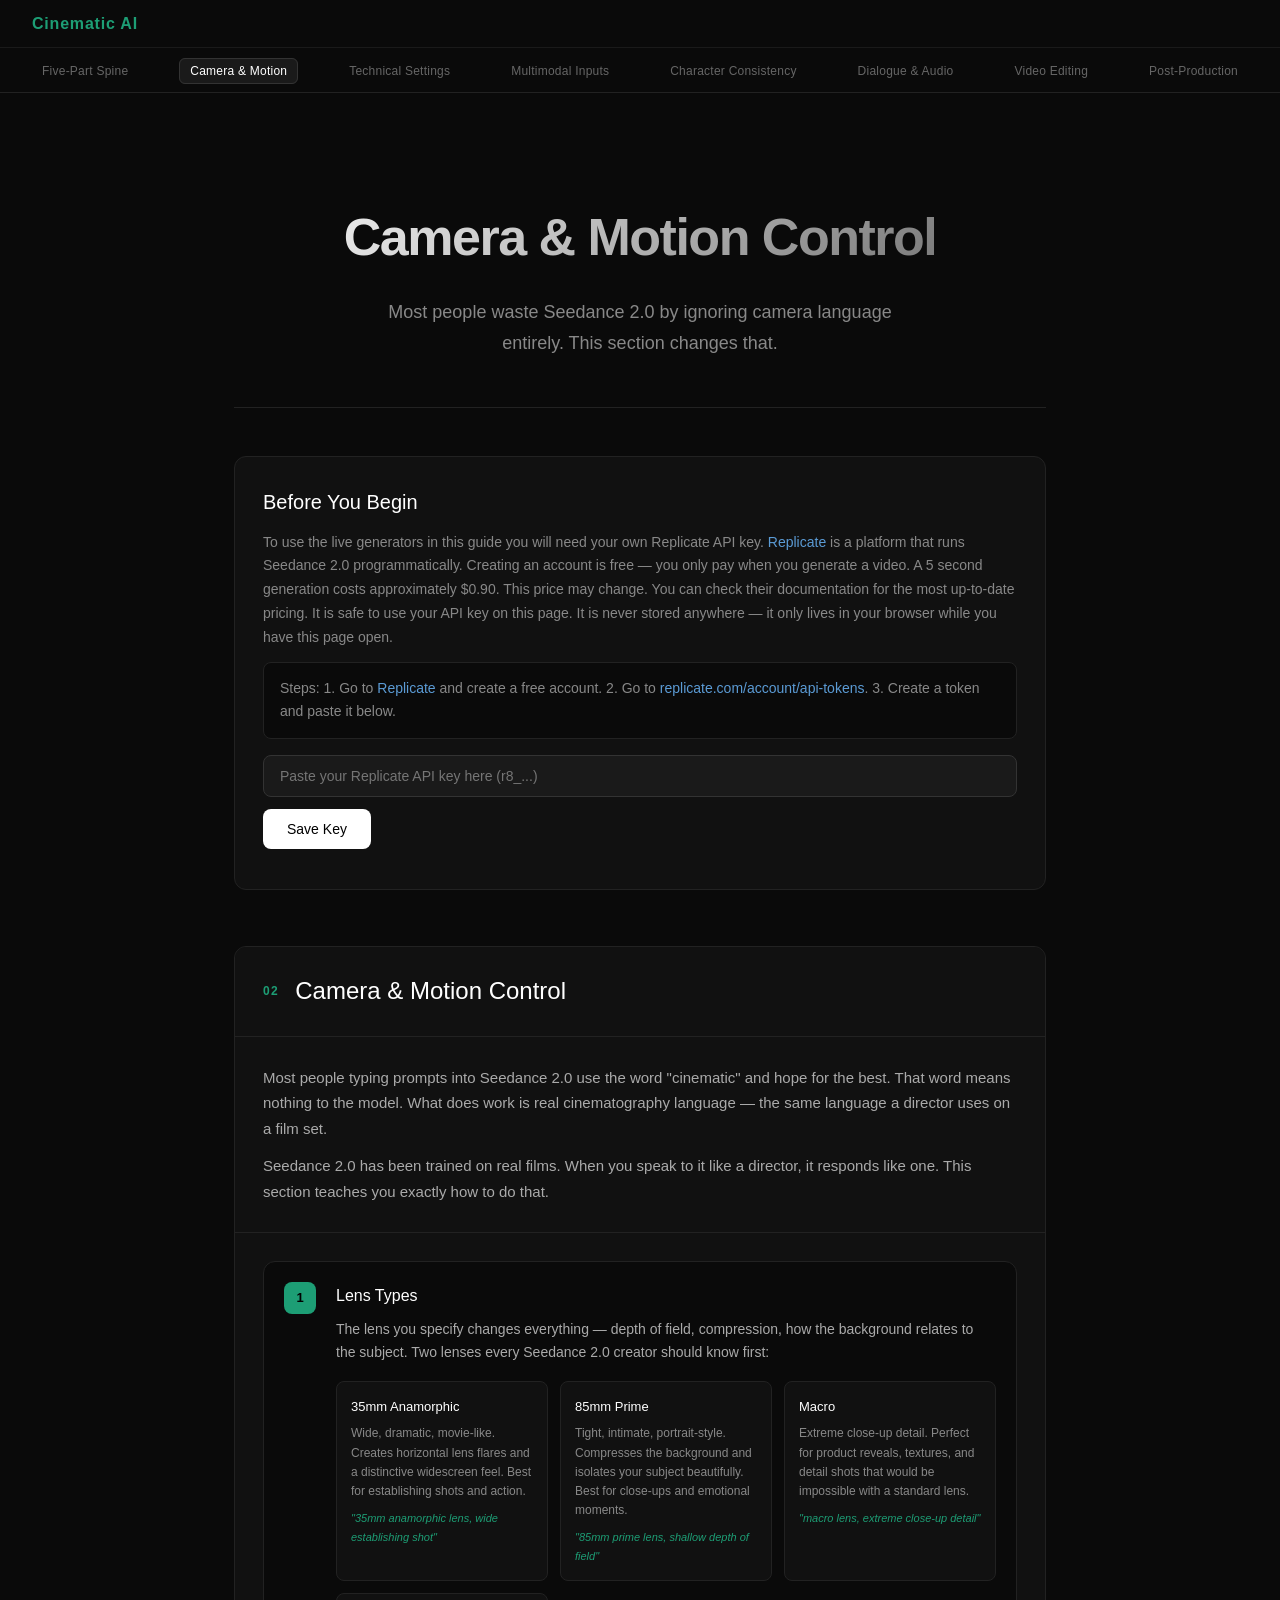
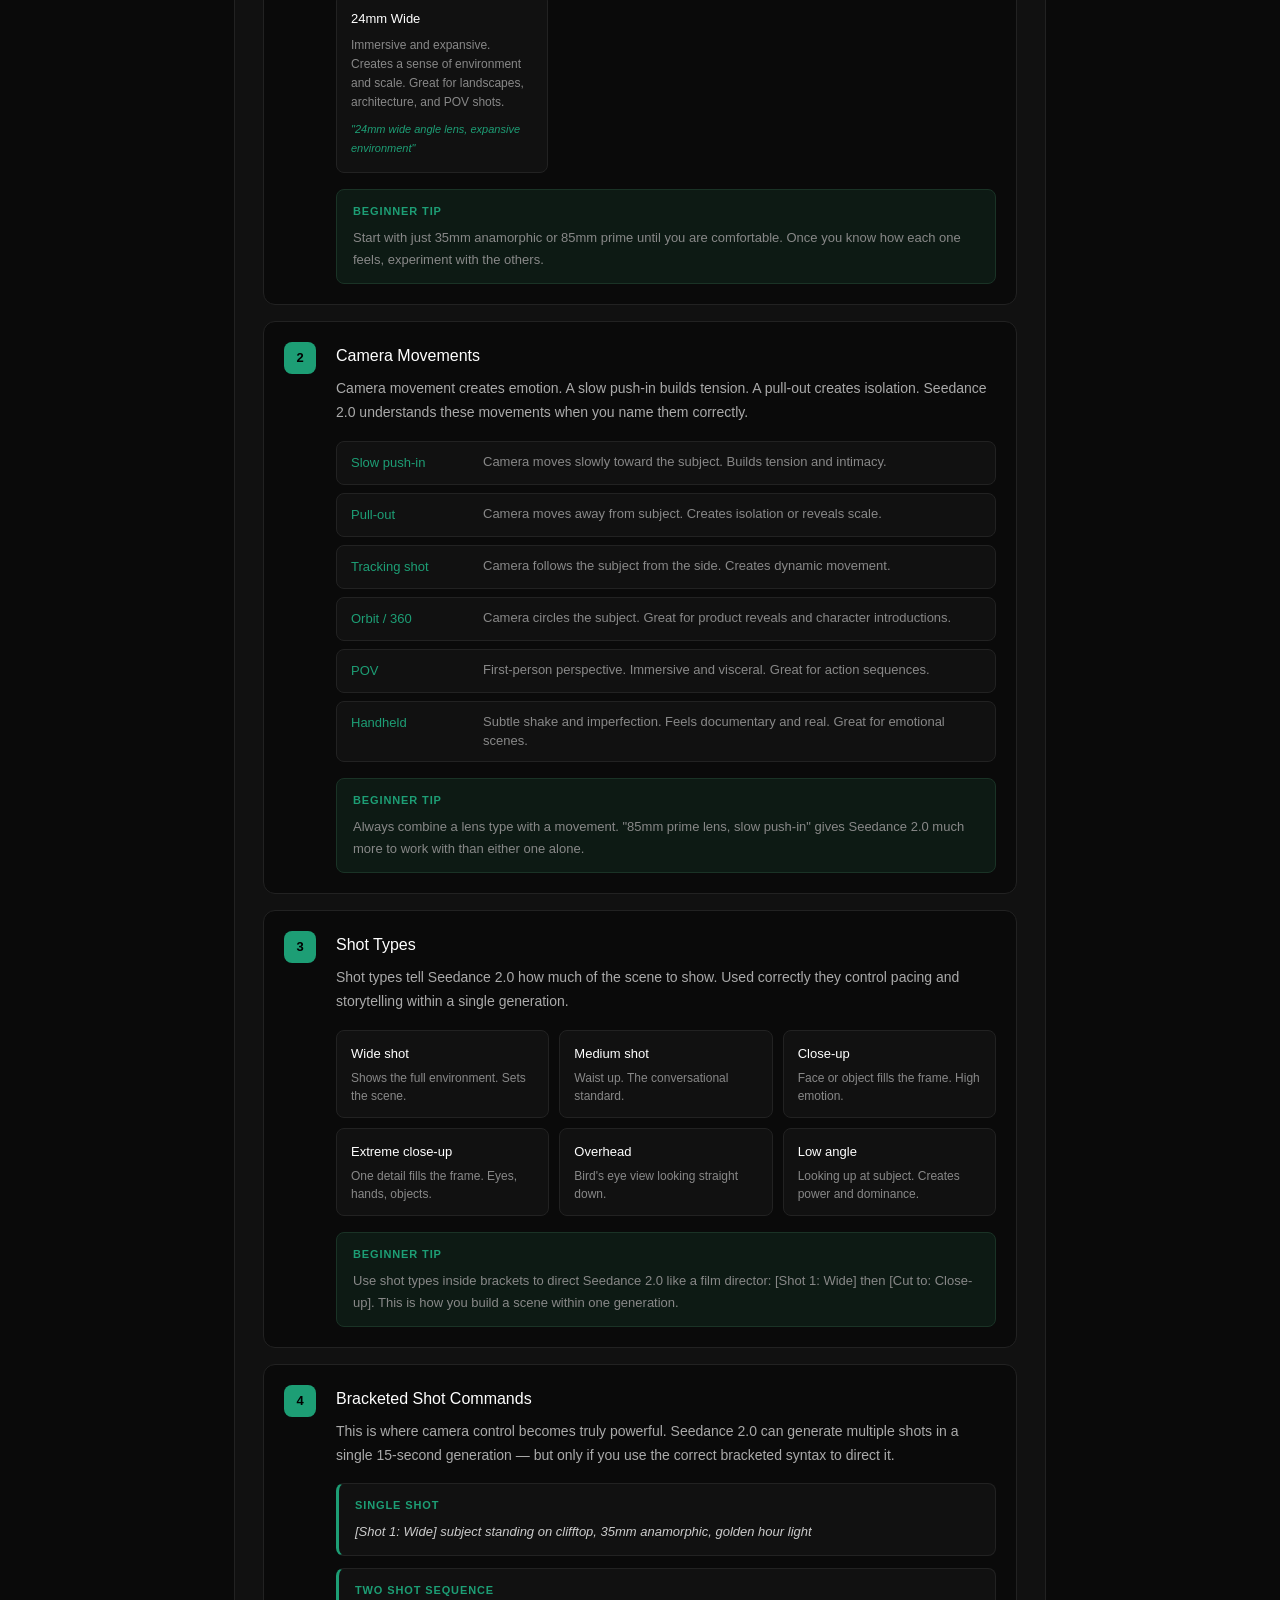
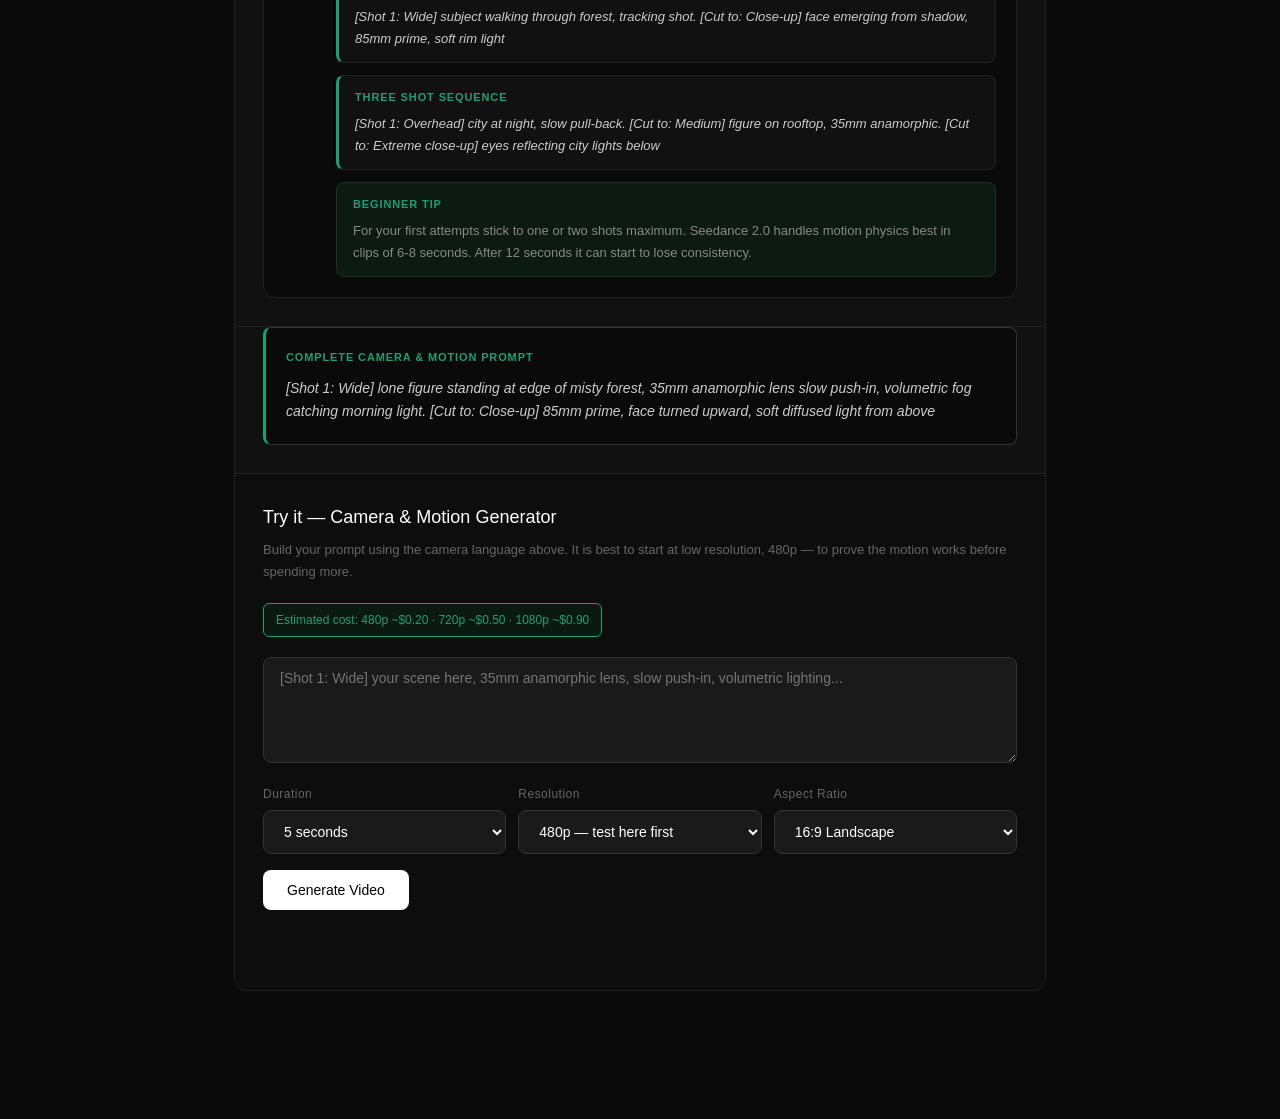
==== section2.html @ 0b70df92 "Add section 2 styles" ====
<!DOCTYPE html>
<html lang="en">
<head>
    <meta charset="UTF-8">
    <meta name="viewport" content="width=device-width, initial-scale=1.0">
    <title>Camera & Motion Control — Cinematic AI Guide</title>
    <link rel="stylesheet" href="styles.css">
    <link rel="stylesheet" href="styles2.css">
    <link rel="icon" type="image/png" href="favicon.png">
</head>
<body>

    <nav id="navbar">
        <div id="nav-row1">
            <div id="nav-brand">Cinematic AI</div>
        </div>
        <div id="nav-row2">
            <ul id="nav-menu">
                <li><a href="index.html">Five-Part Spine</a></li>
                <li><a href="section2.html" class="active">Camera & Motion</a></li>
                <li><a href="section3.html">Technical Settings</a></li>
                <li><a href="section4.html">Multimodal Inputs</a></li>
                <li><a href="section5.html">Character Consistency</a></li>
                <li><a href="section6.html">Dialogue & Audio</a></li>
                <li><a href="section7.html">Video Editing</a></li>
                <li><a href="section8.html">Post-Production</a></li>
            </ul>
        </div>
    </nav>

    <div id="app">

        <header>
            <h1>Camera & Motion Control</h1>
            <p>Most people waste Seedance 2.0 by ignoring camera language entirely. This section changes that.</p>
        </header>

        <div id="api-key-section">
            <h2>Before You Begin</h2>
            <p>To use the live generators in this guide you will need your own Replicate API key. <a href="https://replicate.com/" target="_blank">Replicate</a> is a platform that runs Seedance 2.0 programmatically. Creating an account is free — you only pay when you generate a video. A 5 second generation costs approximately $0.90. This price may change. You can check their documentation for the most up-to-date pricing. It is safe to use your API key on this page. It is never stored anywhere — it only lives in your browser while you have this page open.</p>
            <p id="api-key-steps">Steps: 1. Go to <a href="https://replicate.com/" target="_blank">Replicate</a> and create a free account. 2. Go to <a href="https://replicate.com/account/api-tokens" target="_blank">replicate.com/account/api-tokens</a>. 3. Create a token and paste it below.</p>
            <input
                type="password"
                id="api-key-input"
                placeholder="Paste your Replicate API key here (r8_...)"
            />
            <button onclick="saveApiKey()">Save Key</button>
            <p id="api-key-status"></p>
        </div>

        <section id="section2">

            <div class="section-header">
                <span class="section-number">02</span>
                <h2>Camera & Motion Control</h2>
            </div>

            <div class="section-intro">
                <p>Most people typing prompts into Seedance 2.0 use the word "cinematic" and hope for the best. That word means nothing to the model. What does work is real cinematography language — the same language a director uses on a film set.</p>
                <p>Seedance 2.0 has been trained on real films. When you speak to it like a director, it responds like one. This section teaches you exactly how to do that.</p>
            </div>

            <div class="camera-concepts">

                <div class="camera-concept">
                    <div class="concept-number">1</div>
                    <div class="concept-text">
                        <h3>Lens Types</h3>
                        <p>The lens you specify changes everything — depth of field, compression, how the background relates to the subject. Two lenses every Seedance 2.0 creator should know first:</p>
                        <div class="lens-grid">
                            <div class="lens-card">
                                <div class="lens-name">35mm Anamorphic</div>
                                <div class="lens-desc">Wide, dramatic, movie-like. Creates horizontal lens flares and a distinctive widescreen feel. Best for establishing shots and action.</div>
                                <div class="lens-example">"35mm anamorphic lens, wide establishing shot"</div>
                            </div>
                            <div class="lens-card">
                                <div class="lens-name">85mm Prime</div>
                                <div class="lens-desc">Tight, intimate, portrait-style. Compresses the background and isolates your subject beautifully. Best for close-ups and emotional moments.</div>
                                <div class="lens-example">"85mm prime lens, shallow depth of field"</div>
                            </div>
                            <div class="lens-card">
                                <div class="lens-name">Macro</div>
                                <div class="lens-desc">Extreme close-up detail. Perfect for product reveals, textures, and detail shots that would be impossible with a standard lens.</div>
                                <div class="lens-example">"macro lens, extreme close-up detail"</div>
                            </div>
                            <div class="lens-card">
                                <div class="lens-name">24mm Wide</div>
                                <div class="lens-desc">Immersive and expansive. Creates a sense of environment and scale. Great for landscapes, architecture, and POV shots.</div>
                                <div class="lens-example">"24mm wide angle lens, expansive environment"</div>
                            </div>
                        </div>
                        <div class="beginner-tip">
                            <span class="tip-label">Beginner tip</span>
                            <p>Start with just 35mm anamorphic or 85mm prime until you are comfortable. Once you know how each one feels, experiment with the others.</p>
                        </div>
                    </div>
                </div>

                <div class="camera-concept">
                    <div class="concept-number">2</div>
                    <div class="concept-text">
                        <h3>Camera Movements</h3>
                        <p>Camera movement creates emotion. A slow push-in builds tension. A pull-out creates isolation. Seedance 2.0 understands these movements when you name them correctly.</p>
                        <div class="movement-list">
                            <div class="movement-item">
                                <span class="movement-name">Slow push-in</span>
                                <span class="movement-desc">Camera moves slowly toward the subject. Builds tension and intimacy.</span>
                            </div>
                            <div class="movement-item">
                                <span class="movement-name">Pull-out</span>
                                <span class="movement-desc">Camera moves away from subject. Creates isolation or reveals scale.</span>
                            </div>
                            <div class="movement-item">
                                <span class="movement-name">Tracking shot</span>
                                <span class="movement-desc">Camera follows the subject from the side. Creates dynamic movement.</span>
                            </div>
                            <div class="movement-item">
                                <span class="movement-name">Orbit / 360</span>
                                <span class="movement-desc">Camera circles the subject. Great for product reveals and character introductions.</span>
                            </div>
                            <div class="movement-item">
                                <span class="movement-name">POV</span>
                                <span class="movement-desc">First-person perspective. Immersive and visceral. Great for action sequences.</span>
                            </div>
                            <div class="movement-item">
                                <span class="movement-name">Handheld</span>
                                <span class="movement-desc">Subtle shake and imperfection. Feels documentary and real. Great for emotional scenes.</span>
                            </div>
                        </div>
                        <div class="beginner-tip">
                            <span class="tip-label">Beginner tip</span>
                            <p>Always combine a lens type with a movement. "85mm prime lens, slow push-in" gives Seedance 2.0 much more to work with than either one alone.</p>
                        </div>
                    </div>
                </div>

                <div class="camera-concept">
                    <div class="concept-number">3</div>
                    <div class="concept-text">
                        <h3>Shot Types</h3>
                        <p>Shot types tell Seedance 2.0 how much of the scene to show. Used correctly they control pacing and storytelling within a single generation.</p>
                        <div class="shot-grid">
                            <div class="shot-item">
                                <span class="shot-name">Wide shot</span>
                                <span class="shot-desc">Shows the full environment. Sets the scene.</span>
                            </div>
                            <div class="shot-item">
                                <span class="shot-name">Medium shot</span>
                                <span class="shot-desc">Waist up. The conversational standard.</span>
                            </div>
                            <div class="shot-item">
                                <span class="shot-name">Close-up</span>
                                <span class="shot-desc">Face or object fills the frame. High emotion.</span>
                            </div>
                            <div class="shot-item">
                                <span class="shot-name">Extreme close-up</span>
                                <span class="shot-desc">One detail fills the frame. Eyes, hands, objects.</span>
                            </div>
                            <div class="shot-item">
                                <span class="shot-name">Overhead</span>
                                <span class="shot-desc">Bird's eye view looking straight down.</span>
                            </div>
                            <div class="shot-item">
                                <span class="shot-name">Low angle</span>
                                <span class="shot-desc">Looking up at subject. Creates power and dominance.</span>
                            </div>
                        </div>
                        <div class="beginner-tip">
                            <span class="tip-label">Beginner tip</span>
                            <p>Use shot types inside brackets to direct Seedance 2.0 like a film director: [Shot 1: Wide] then [Cut to: Close-up]. This is how you build a scene within one generation.</p>
                        </div>
                    </div>
                </div>

                <div class="camera-concept">
                    <div class="concept-number">4</div>
                    <div class="concept-text">
                        <h3>Bracketed Shot Commands</h3>
                        <p>This is where camera control becomes truly powerful. Seedance 2.0 can generate multiple shots in a single 15-second generation — but only if you use the correct bracketed syntax to direct it.</p>
                        <div class="example">
                            <span class="example-label">Single shot</span>
                            <p>[Shot 1: Wide] subject standing on clifftop, 35mm anamorphic, golden hour light</p>
                        </div>
                        <div class="example">
                            <span class="example-label">Two shot sequence</span>
                            <p>[Shot 1: Wide] subject walking through forest, tracking shot. [Cut to: Close-up] face emerging from shadow, 85mm prime, soft rim light</p>
                        </div>
                        <div class="example">
                            <span class="example-label">Three shot sequence</span>
                            <p>[Shot 1: Overhead] city at night, slow pull-back. [Cut to: Medium] figure on rooftop, 35mm anamorphic. [Cut to: Extreme close-up] eyes reflecting city lights below</p>
                        </div>
                        <div class="beginner-tip">
                            <span class="tip-label">Beginner tip</span>
                            <p>For your first attempts stick to one or two shots maximum. Seedance 2.0 handles motion physics best in clips of 6-8 seconds. After 12 seconds it can start to lose consistency.</p>
                        </div>
                    </div>
                </div>

            </div>

            <div class="full-example">
                <div class="full-example-label">Complete Camera & Motion prompt</div>
                <p>[Shot 1: Wide] lone figure standing at edge of misty forest, 35mm anamorphic lens slow push-in, volumetric fog catching morning light. [Cut to: Close-up] 85mm prime, face turned upward, soft diffused light from above</p>
            </div>

            <div class="generator" id="generator2">

                <div class="generator-header">
                    <h3>Try it — Camera & Motion Generator</h3>
                    <p>Build your prompt using the camera language above. It is best to start at low resolution, 480p — to prove the motion works before spending more.</p>
                </div>

                <div class="generator-cost">
                    Estimated cost: 480p ~$0.20 · 720p ~$0.50 · 1080p ~$0.90
                </div>

                <textarea
                    id="prompt-2"
                    rows="5"
                    placeholder="[Shot 1: Wide] your scene here, 35mm anamorphic lens, slow push-in, volumetric lighting..."
                ></textarea>

                <div class="generator-controls">
                    <div class="control-group">
                        <label>Duration</label>
                        <select id="duration-2">
                            <option value="5">5 seconds</option>
                            <option value="8">8 seconds</option>
                            <option value="10">10 seconds</option>
                        </select>
                    </div>
                    <div class="control-group">
                        <label>Resolution</label>
                        <select id="resolution-2">
                            <option value="480p">480p — test here first</option>
                            <option value="720p">720p</option>
                            <option value="1080p">1080p</option>
                        </select>
                    </div>
                    <div class="control-group">
                        <label>Aspect Ratio</label>
                        <select id="aspect-2">
                            <option value="16:9">16:9 Landscape</option>
                            <option value="9:16">9:16 Vertical</option>
                            <option value="1:1">1:1 Square</option>
                        </select>
                    </div>
                </div>

                <button id="generate-btn-2" onclick="generateSection2()">Generate Video</button>
                <p class="generator-status" id="status-2"></p>
                <div class="video-output" id="output-2"></div>

            </div>

        </section>

    </div>

    <script src="scripts.js"></script>
    <script src="scripts2.js"></script>

</body>
</html>
---- styles.css ----
* {
    margin: 0;
    padding: 0;
    box-sizing: border-box;
}

body {
    font-family: -apple-system, BlinkMacSystemFont, 'Segoe UI', sans-serif;
    background: #0a0a0a;
    color: #ffffff;
    line-height: 1.7;
}

a {
    color: #5B9BD5;
    text-decoration: none;
}

a:hover {
    color: #7DB3E0;
    text-decoration: underline;
}

#navbar {
    position: sticky;
    top: 0;
    z-index: 100;
    background: #0a0a0a;
    border-bottom: 1px solid #222;
}

#nav-row1 {
    display: flex;
    align-items: center;
    padding: 0 32px;
    height: 48px;
    border-bottom: 1px solid #1a1a1a;
}

#nav-brand {
    font-size: 16px;
    font-weight: 600;
    letter-spacing: 0.05em;
    color: #1D9E75;
}

#nav-row2 {
    display: flex;
    align-items: center;
    padding: 0 32px;
    height: 44px;
    overflow-x: auto;
    -webkit-overflow-scrolling: touch;
    scrollbar-width: none;
}

#nav-row2::-webkit-scrollbar {
    display: none;
}

#nav-menu {
    list-style: none;
    display: flex;
    align-items: center;
    gap: 4px;
    width: 100%;
    justify-content: space-between;
}

#nav-menu li a {
    font-size: 12px;
    color: #666;
    text-decoration: none;
    padding: 5px 10px;
    border-radius: 6px;
    white-space: nowrap;
    transition: color 0.15s;
    letter-spacing: 0.02em;
}

#nav-menu li a:hover {
    color: #fff;
    background: #111;
}

#nav-menu li a.active {
    color: #fff;
    background: #1a1a1a;
    border: 1px solid #333;
}

#app {
    max-width: 860px;
    margin: 0 auto;
    padding: 40px 24px 80px;
}

header {
    text-align: center;
    padding: 60px 0 48px;
    border-bottom: 1px solid #222;
    margin-bottom: 48px;
}

header h1 {
    font-size: 52px;
    font-weight: 700;
    letter-spacing: -1.5px;
    margin-bottom: 16px;
    background: linear-gradient(135deg, #ffffff 0%, #666 100%);
    -webkit-background-clip: text;
    -webkit-text-fill-color: transparent;
}

header p {
    font-size: 18px;
    color: #888;
    max-width: 560px;
    margin: 0 auto;
}

#api-key-section {
    background: #111;
    border: 1px solid #222;
    border-radius: 12px;
    padding: 28px;
    margin-bottom: 56px;
}

#api-key-section h2 {
    font-size: 20px;
    font-weight: 500;
    margin-bottom: 12px;
}

#api-key-section p {
    color: #888;
    font-size: 14px;
    margin-bottom: 12px;
    line-height: 1.7;
}

#api-key-steps {
    background: #0a0a0a;
    border: 1px solid #222;
    border-radius: 8px;
    padding: 14px 16px;
    font-size: 13px;
    color: #666;
    margin-bottom: 16px !important;
}

input[type="password"],
input[type="text"],
input[type="file"],
textarea,
select {
    width: 100%;
    padding: 12px 16px;
    background: #1a1a1a;
    border: 1px solid #333;
    border-radius: 8px;
    color: #fff;
    font-size: 14px;
    margin-bottom: 12px;
    outline: none;
    font-family: inherit;
}

input[type="file"] {
    padding: 10px 16px;
    color: #888;
    cursor: pointer;
}

input:focus,
textarea:focus,
select:focus {
    border-color: #555;
}

select option {
    background: #1a1a1a;
}

button {
    padding: 12px 24px;
    background: #ffffff;
    color: #000000;
    border: none;
    border-radius: 8px;
    font-size: 14px;
    font-weight: 500;
    cursor: pointer;
    font-family: inherit;
    transition: background 0.15s;
}

button:hover {
    background: #ddd;
}

button:disabled {
    background: #333;
    color: #666;
    cursor: not-allowed;
}

#api-key-status {
    margin-top: 12px;
    font-size: 13px;
    margin-bottom: 0 !important;
}

.section-header {
    display: flex;
    align-items: center;
    gap: 16px;
    padding: 24px 28px;
    border-bottom: 1px solid #222;
    background: #111;
}

.section-number {
    font-size: 12px;
    font-weight: 600;
    color: #1D9E75;
    letter-spacing: 0.12em;
}

.section-header h2 {
    font-size: 24px;
    font-weight: 500;
}

.generator {
    background: #0d0d0d;
    border-top: 1px solid #222;
    padding: 28px;
}

.generator-header h3 {
    font-size: 18px;
    font-weight: 500;
    margin-bottom: 6px;
}

.generator-header p {
    font-size: 13px;
    color: #666;
    margin-bottom: 20px;
}

.generator-cost {
    display: inline-block;
    font-size: 12px;
    color: #1D9E75;
    background: #0a1a12;
    border: 1px solid #1D9E75;
    border-radius: 6px;
    padding: 6px 12px;
    margin-bottom: 20px;
}

.generator-controls {
    display: grid;
    grid-template-columns: repeat(auto-fit, minmax(180px, 1fr));
    gap: 12px;
    margin-bottom: 16px;
}

.control-group {
    display: flex;
    flex-direction: column;
    gap: 6px;
}

.control-group label {
    font-size: 12px;
    color: #666;
    font-weight: 500;
    letter-spacing: 0.04em;
}

.control-group select {
    margin-bottom: 0;
}

.generator-status {
    font-size: 13px;
    color: #888;
    margin-top: 12px;
    min-height: 20px;
}

.video-output {
    margin-top: 20px;
}

.video-output video {
    width: 100%;
    border-radius: 8px;
    border: 1px solid #333;
}

.video-download {
    display: inline-block;
    margin-top: 10px;
    font-size: 13px;
    color: #1D9E75;
}
---- styles2.css ----
#section2 {
    background: #111;
    border: 1px solid #222;
    border-radius: 12px;
    overflow: hidden;
    margin-bottom: 48px;
}

.section-intro {
    padding: 28px;
    border-bottom: 1px solid #222;
}

.section-intro p {
    color: #aaa;
    font-size: 15px;
    margin-bottom: 12px;
}

.section-intro p:last-child {
    margin-bottom: 0;
}

.camera-concepts {
    padding: 28px;
    display: flex;
    flex-direction: column;
    gap: 16px;
    border-bottom: 1px solid #222;
}

.camera-concept {
    background: #0a0a0a;
    border: 1px solid #222;
    border-radius: 12px;
    padding: 20px;
    display: flex;
    gap: 20px;
    align-items: flex-start;
}

.concept-number {
    background: #1D9E75;
    color: #000;
    font-size: 13px;
    font-weight: 700;
    width: 32px;
    height: 32px;
    border-radius: 8px;
    display: flex;
    align-items: center;
    justify-content: center;
    flex-shrink: 0;
}

.concept-text h3 {
    font-size: 16px;
    font-weight: 500;
    margin-bottom: 8px;
}

.concept-text p {
    font-size: 14px;
    color: #aaa;
    margin-bottom: 16px;
    line-height: 1.7;
}

.lens-grid {
    display: grid;
    grid-template-columns: repeat(auto-fit, minmax(200px, 1fr));
    gap: 12px;
    margin-bottom: 16px;
}

.lens-card {
    background: #111;
    border: 1px solid #222;
    border-radius: 8px;
    padding: 14px;
}

.lens-name {
    font-size: 13px;
    font-weight: 500;
    color: #fff;
    margin-bottom: 6px;
}

.lens-desc {
    font-size: 12px;
    color: #888;
    line-height: 1.6;
    margin-bottom: 8px;
}

.lens-example {
    font-size: 11px;
    color: #1D9E75;
    font-style: italic;
}

.movement-list {
    display: flex;
    flex-direction: column;
    gap: 8px;
    margin-bottom: 16px;
}

.movement-item {
    display: flex;
    gap: 12px;
    align-items: flex-start;
    padding: 10px 14px;
    background: #111;
    border: 1px solid #222;
    border-radius: 8px;
}

.movement-name {
    font-size: 13px;
    font-weight: 500;
    color: #1D9E75;
    min-width: 120px;
    flex-shrink: 0;
}

.movement-desc {
    font-size: 13px;
    color: #888;
    line-height: 1.5;
}

.shot-grid {
    display: grid;
    grid-template-columns: repeat(auto-fit, minmax(180px, 1fr));
    gap: 10px;
    margin-bottom: 16px;
}

.shot-item {
    background: #111;
    border: 1px solid #222;
    border-radius: 8px;
    padding: 12px 14px;
    display: flex;
    flex-direction: column;
    gap: 4px;
}

.shot-name {
    font-size: 13px;
    font-weight: 500;
    color: #fff;
}

.shot-desc {
    font-size: 12px;
    color: #888;
    line-height: 1.5;
}

.example {
    background: #111;
    border: 1px solid #222;
    border-left: 3px solid #1D9E75;
    border-radius: 8px;
    padding: 12px 16px;
    margin-bottom: 12px;
}

.example-label {
    font-size: 11px;
    font-weight: 600;
    color: #1D9E75;
    letter-spacing: 0.08em;
    text-transform: uppercase;
    display: block;
    margin-bottom: 6px;
}

.example p {
    font-size: 13px;
    color: #ccc;
    font-style: italic;
    margin: 0 !important;
}

.beginner-tip {
    background: #0d1a14;
    border: 1px solid #1a3326;
    border-radius: 8px;
    padding: 12px 16px;
}

.tip-label {
    font-size: 11px;
    font-weight: 600;
    color: #1D9E75;
    letter-spacing: 0.08em;
    text-transform: uppercase;
    display: block;
    margin-bottom: 6px;
}

.beginner-tip p {
    font-size: 13px;
    color: #888;
    margin: 0 !important;
}

.full-example {
    margin: 0 28px 28px;
    background: #0a0a0a;
    border: 1px solid #333;
    border-left: 3px solid #1D9E75;
    border-radius: 8px;
    padding: 20px;
}

.full-example-label {
    font-size: 11px;
    font-weight: 600;
    color: #1D9E75;
    letter-spacing: 0.08em;
    text-transform: uppercase;
    margin-bottom: 10px;
}

.full-example p {
    font-size: 14px;
    color: #ccc;
    font-style: italic;
    line-height: 1.7;
}

.video-warning {
    font-size: 12px;
    color: #888;
    margin-top: 8px;
    border: 1px solid #333;
    border-radius: 6px;
    padding: 8px 12px;
    background: #111;
}
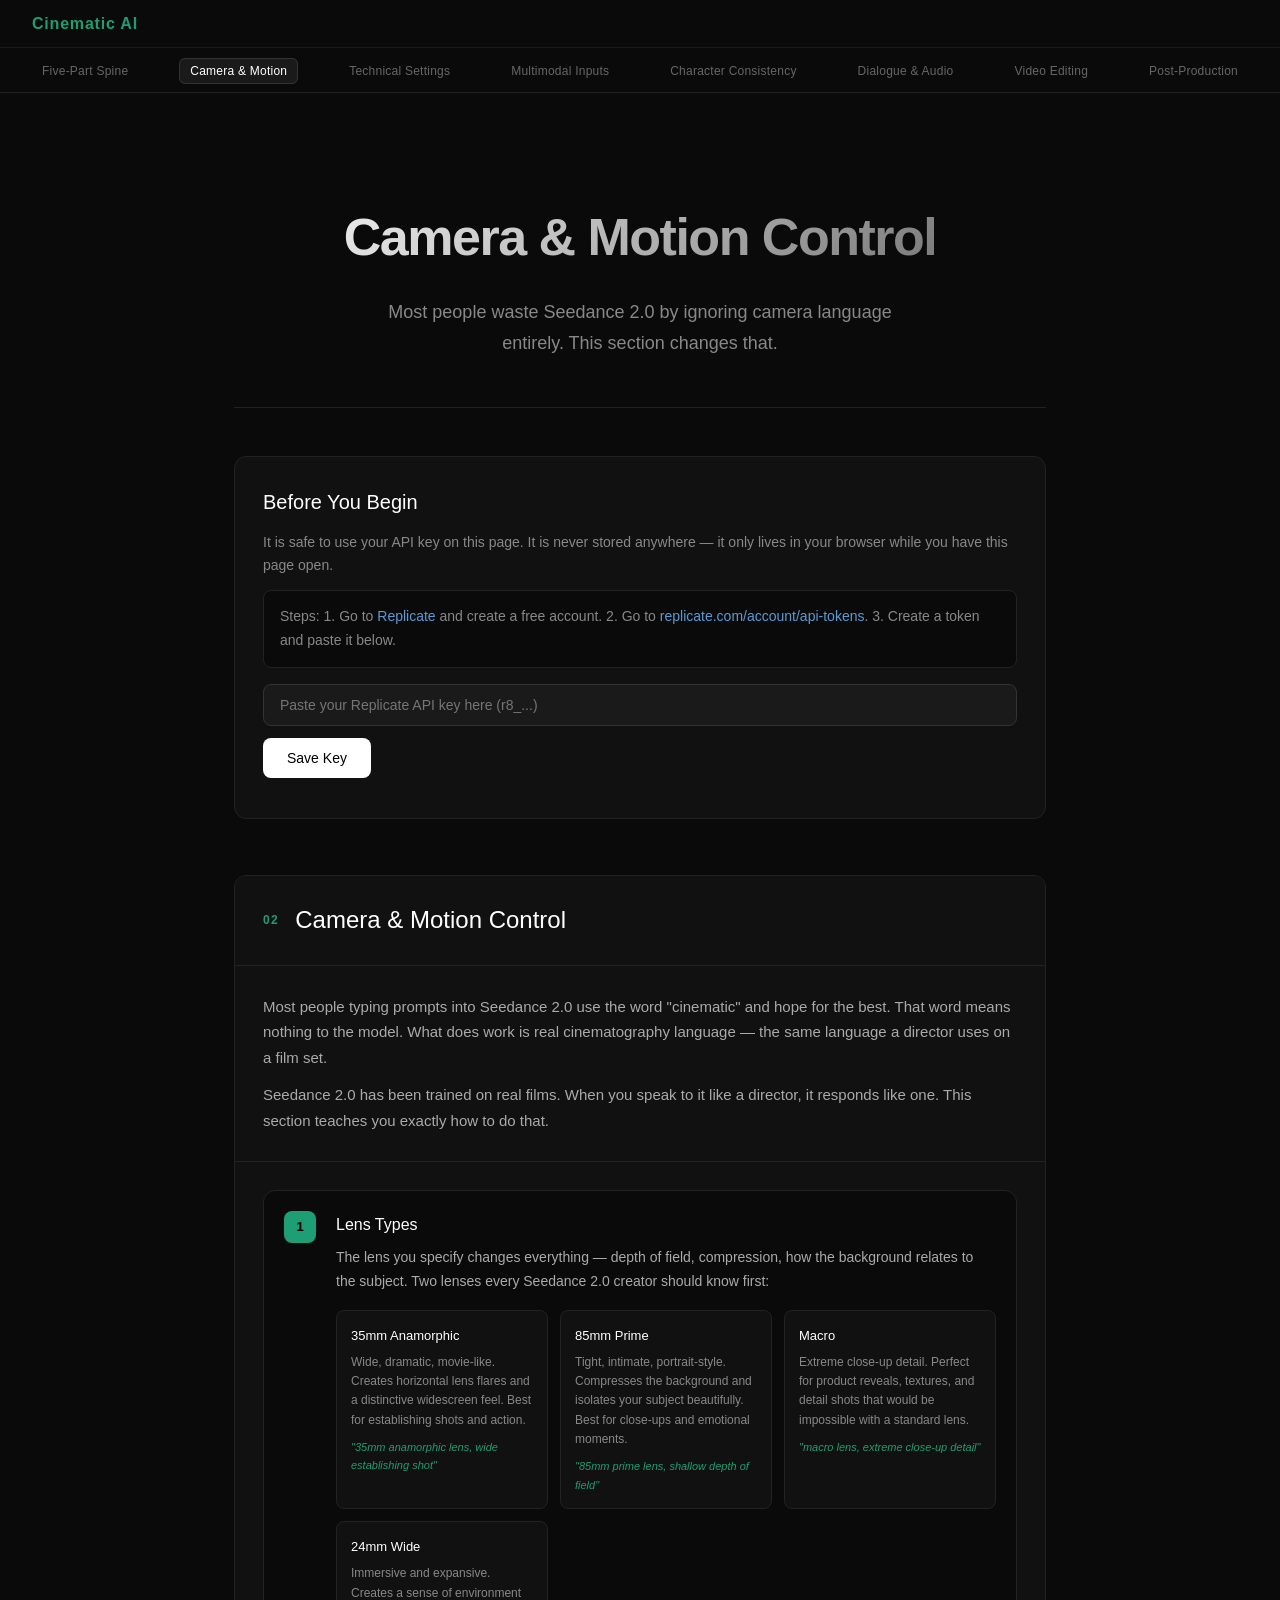
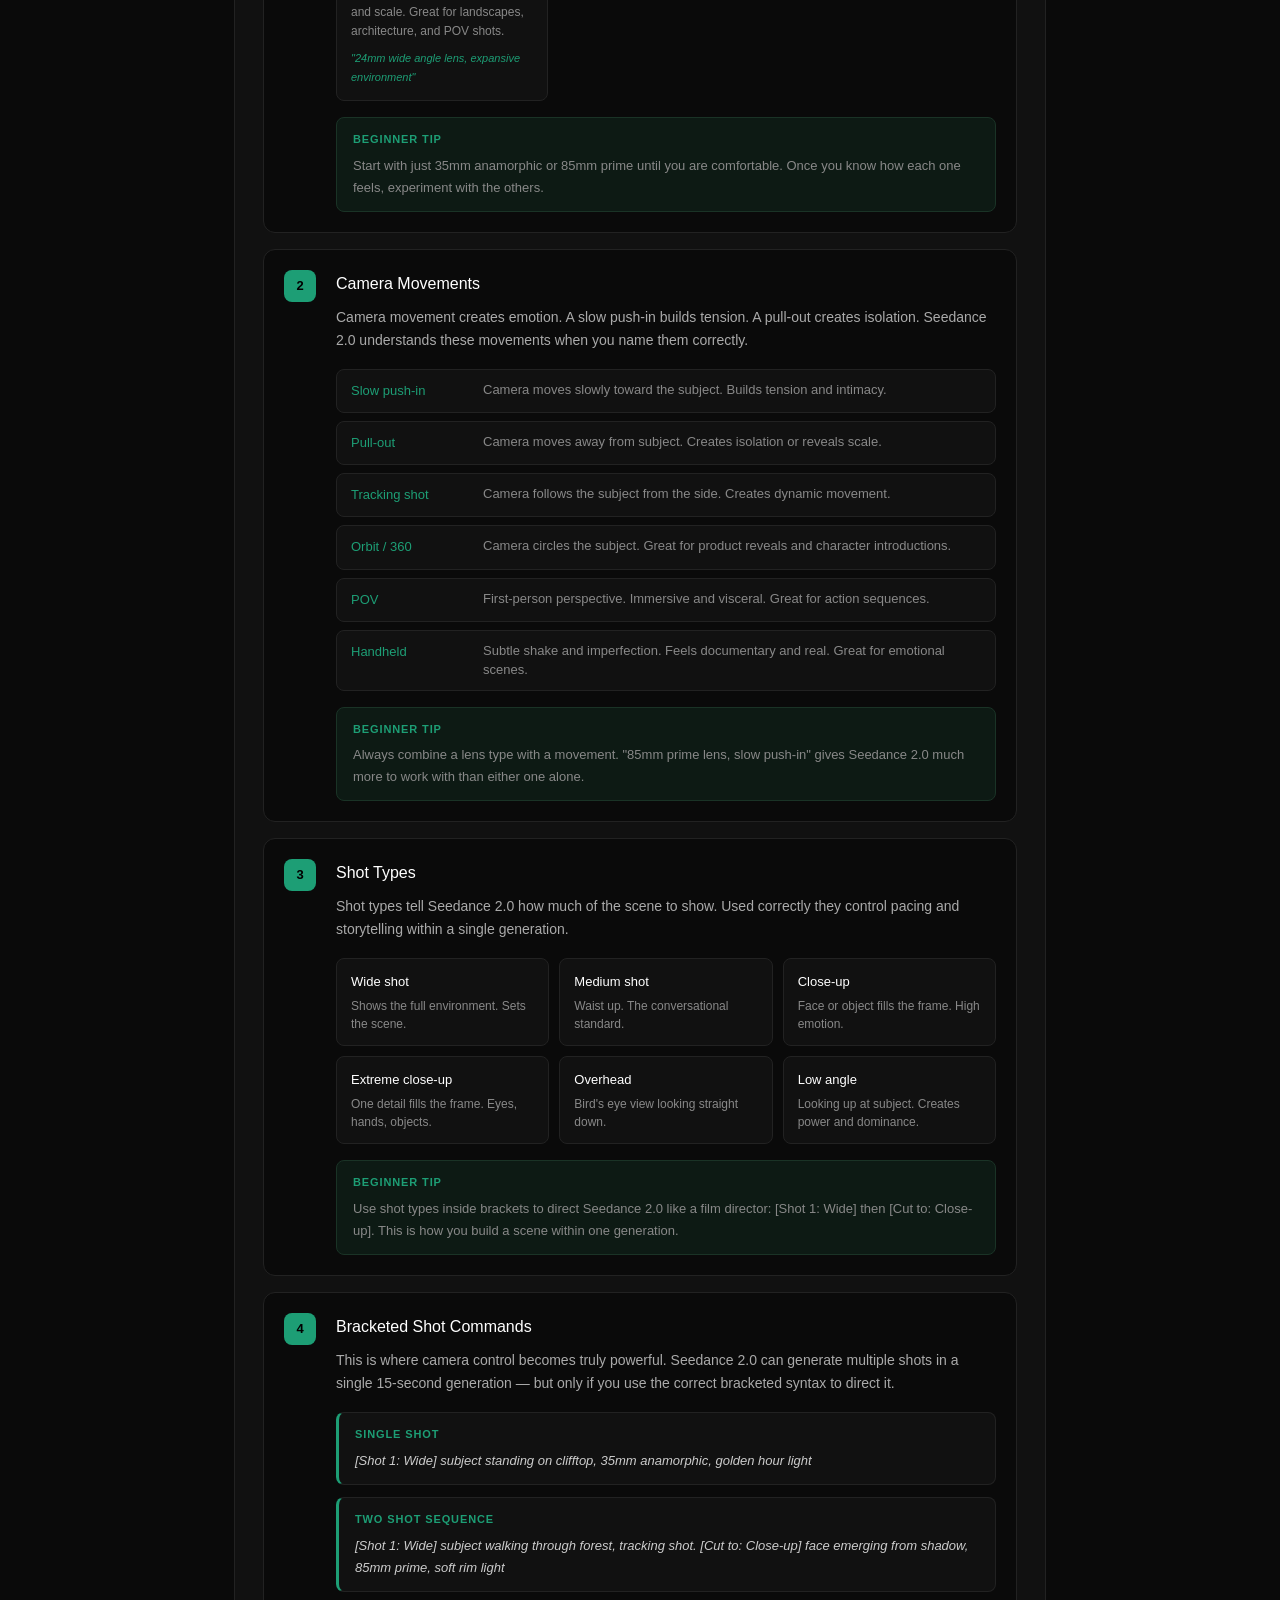
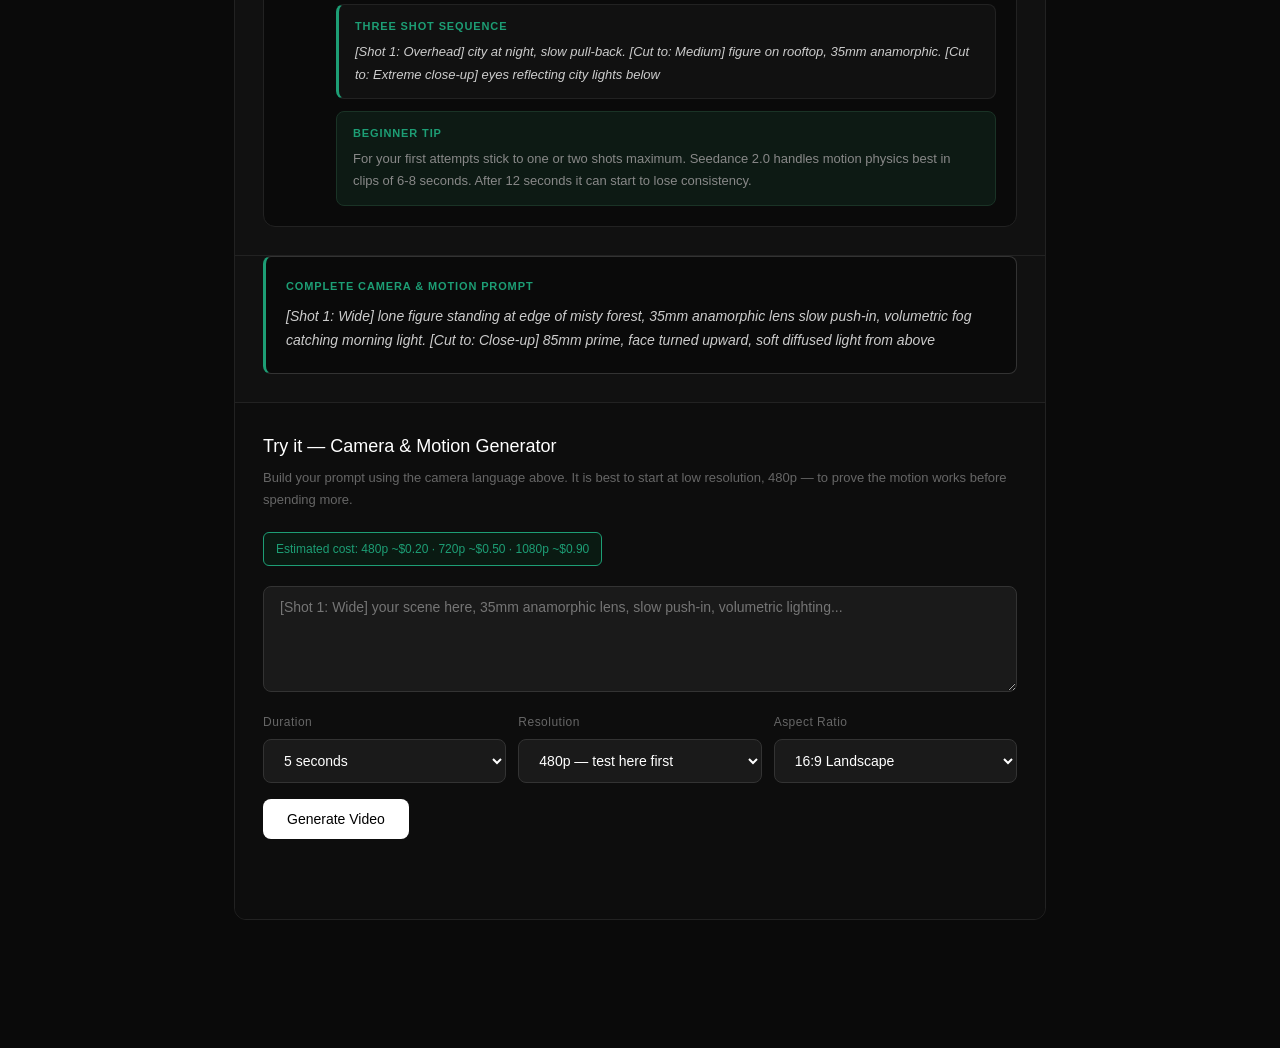
==== commit 7a991e17: "Shorten API key section for section 2" ====
--- a/section2.html
+++ b/section2.html
@@ -37,7 +37,7 @@
 
         <div id="api-key-section">
             <h2>Before You Begin</h2>
-            <p>To use the live generators in this guide you will need your own Replicate API key. <a href="https://replicate.com/" target="_blank">Replicate</a> is a platform that runs Seedance 2.0 programmatically. Creating an account is free — you only pay when you generate a video. A 5 second generation costs approximately $0.90. This price may change. You can check their documentation for the most up-to-date pricing. It is safe to use your API key on this page. It is never stored anywhere — it only lives in your browser while you have this page open.</p>
+            <p>It is safe to use your API key on this page. It is never stored anywhere — it only lives in your browser while you have this page open.</p>
             <p id="api-key-steps">Steps: 1. Go to <a href="https://replicate.com/" target="_blank">Replicate</a> and create a free account. 2. Go to <a href="https://replicate.com/account/api-tokens" target="_blank">replicate.com/account/api-tokens</a>. 3. Create a token and paste it below.</p>
             <input
                 type="password"
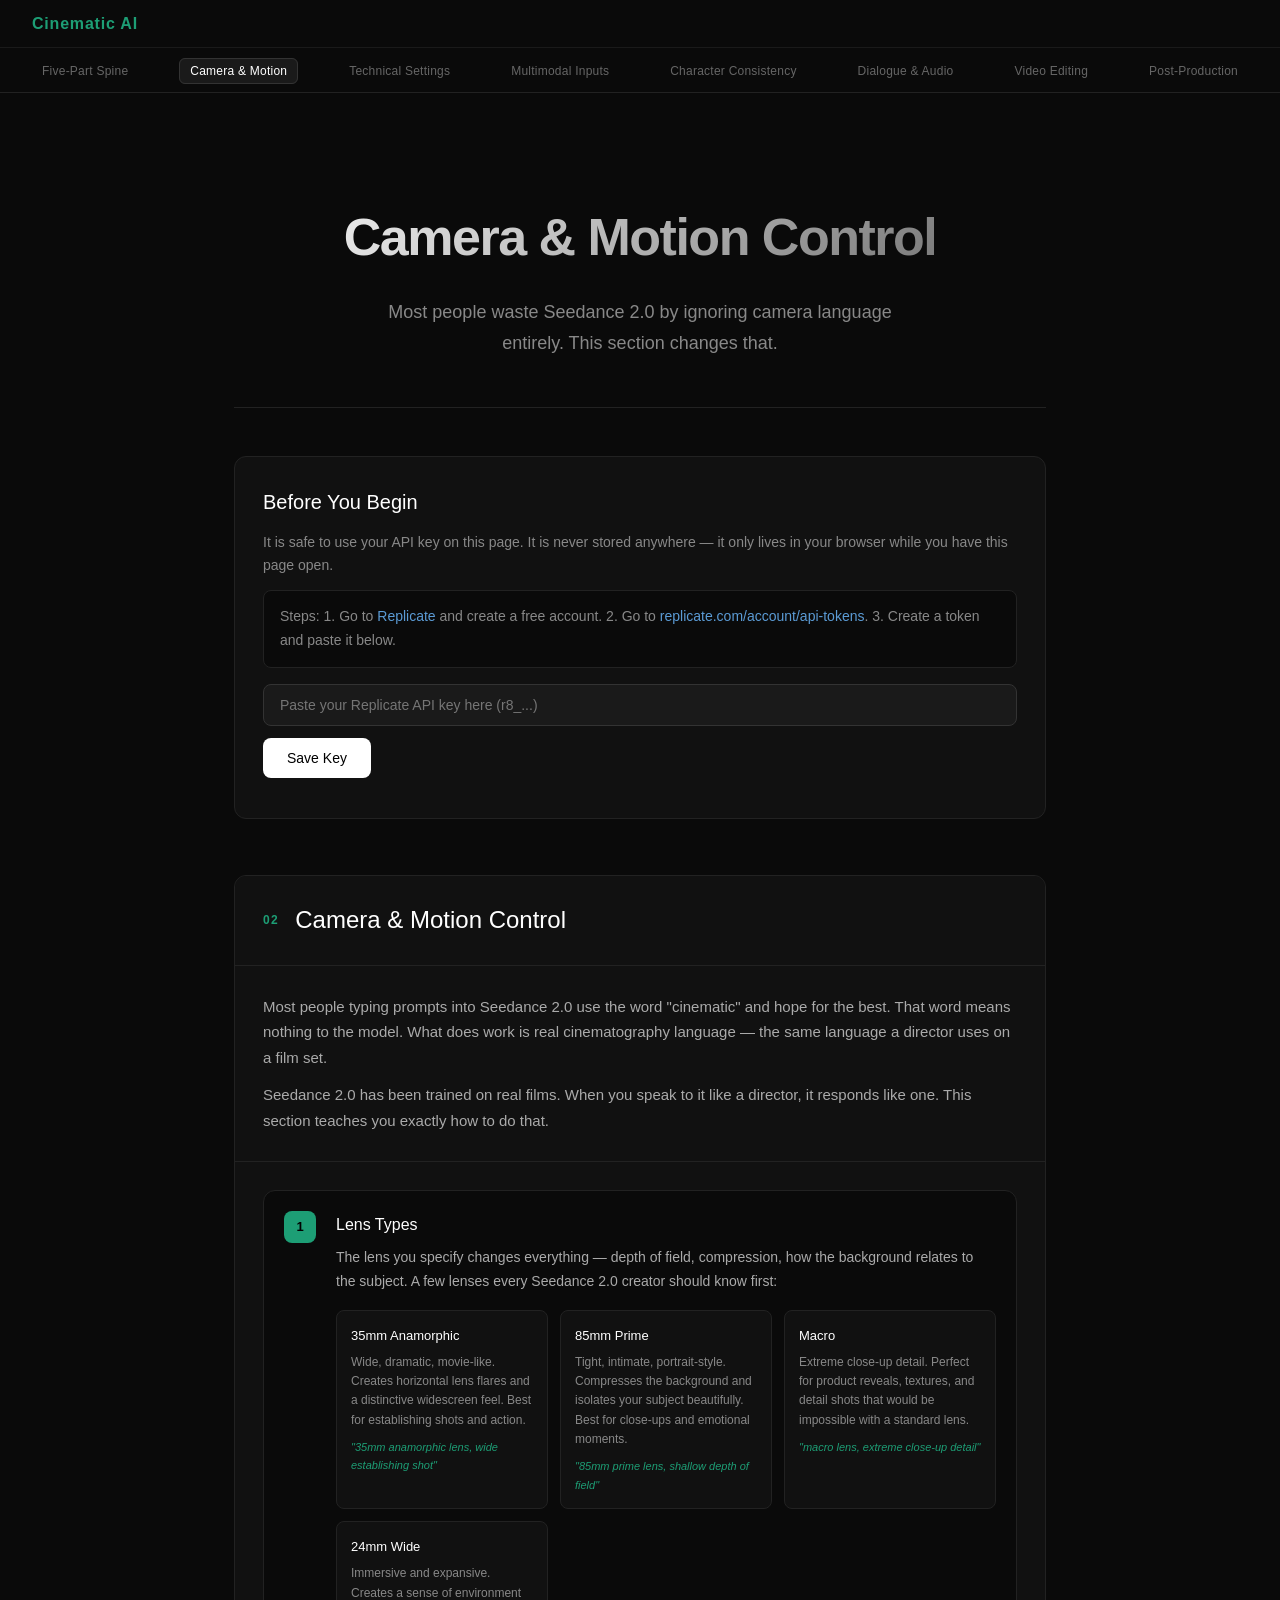
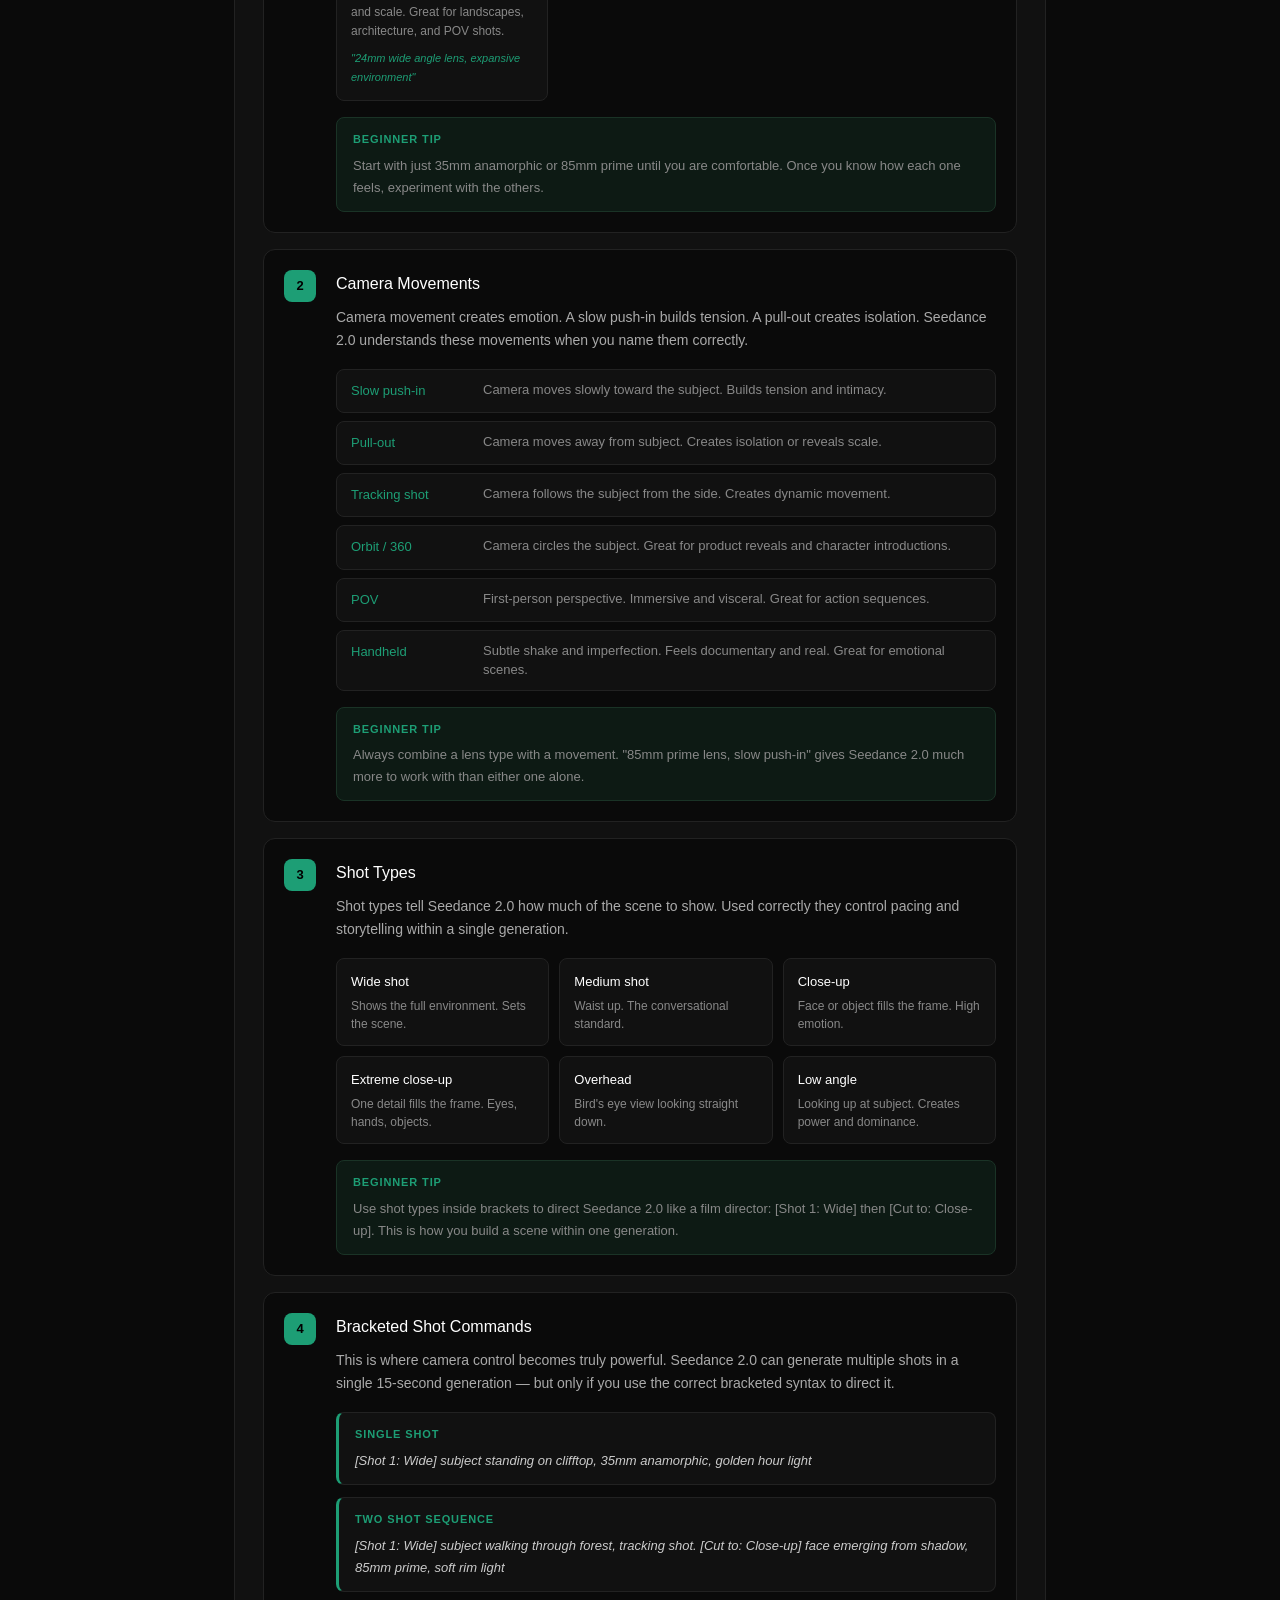
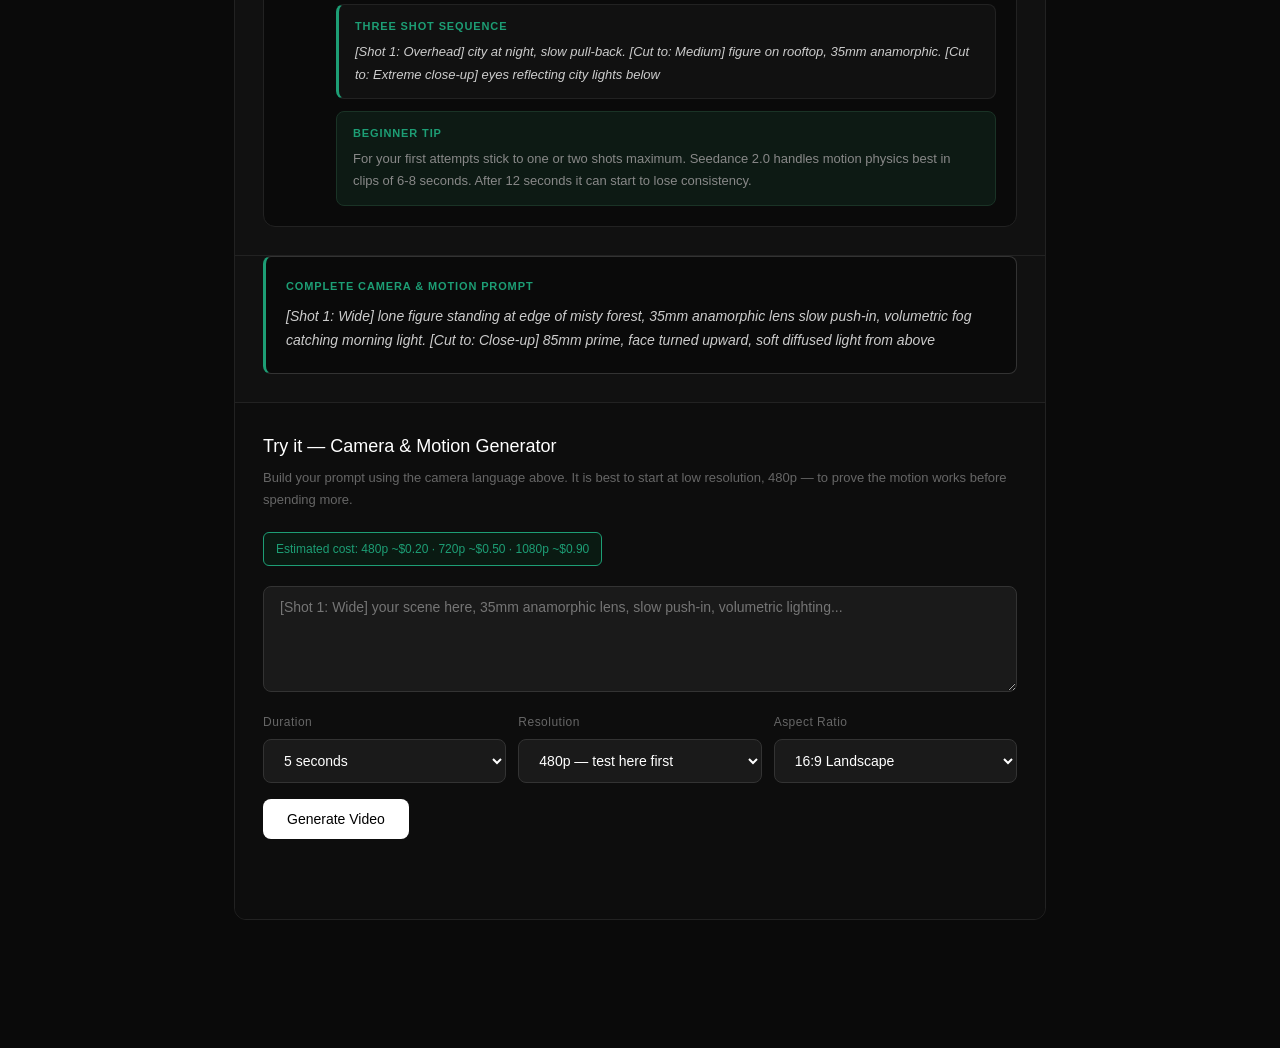
==== commit 7beded12: "Shorten API key section for section 2" ====
--- a/section2.html
+++ b/section2.html
@@ -66,7 +66,7 @@
                     <div class="concept-number">1</div>
                     <div class="concept-text">
                         <h3>Lens Types</h3>
-                        <p>The lens you specify changes everything — depth of field, compression, how the background relates to the subject. Two lenses every Seedance 2.0 creator should know first:</p>
+                        <p>The lens you specify changes everything — depth of field, compression, how the background relates to the subject. A few lenses every Seedance 2.0 creator should know first:</p>
                         <div class="lens-grid">
                             <div class="lens-card">
                                 <div class="lens-name">35mm Anamorphic</div>
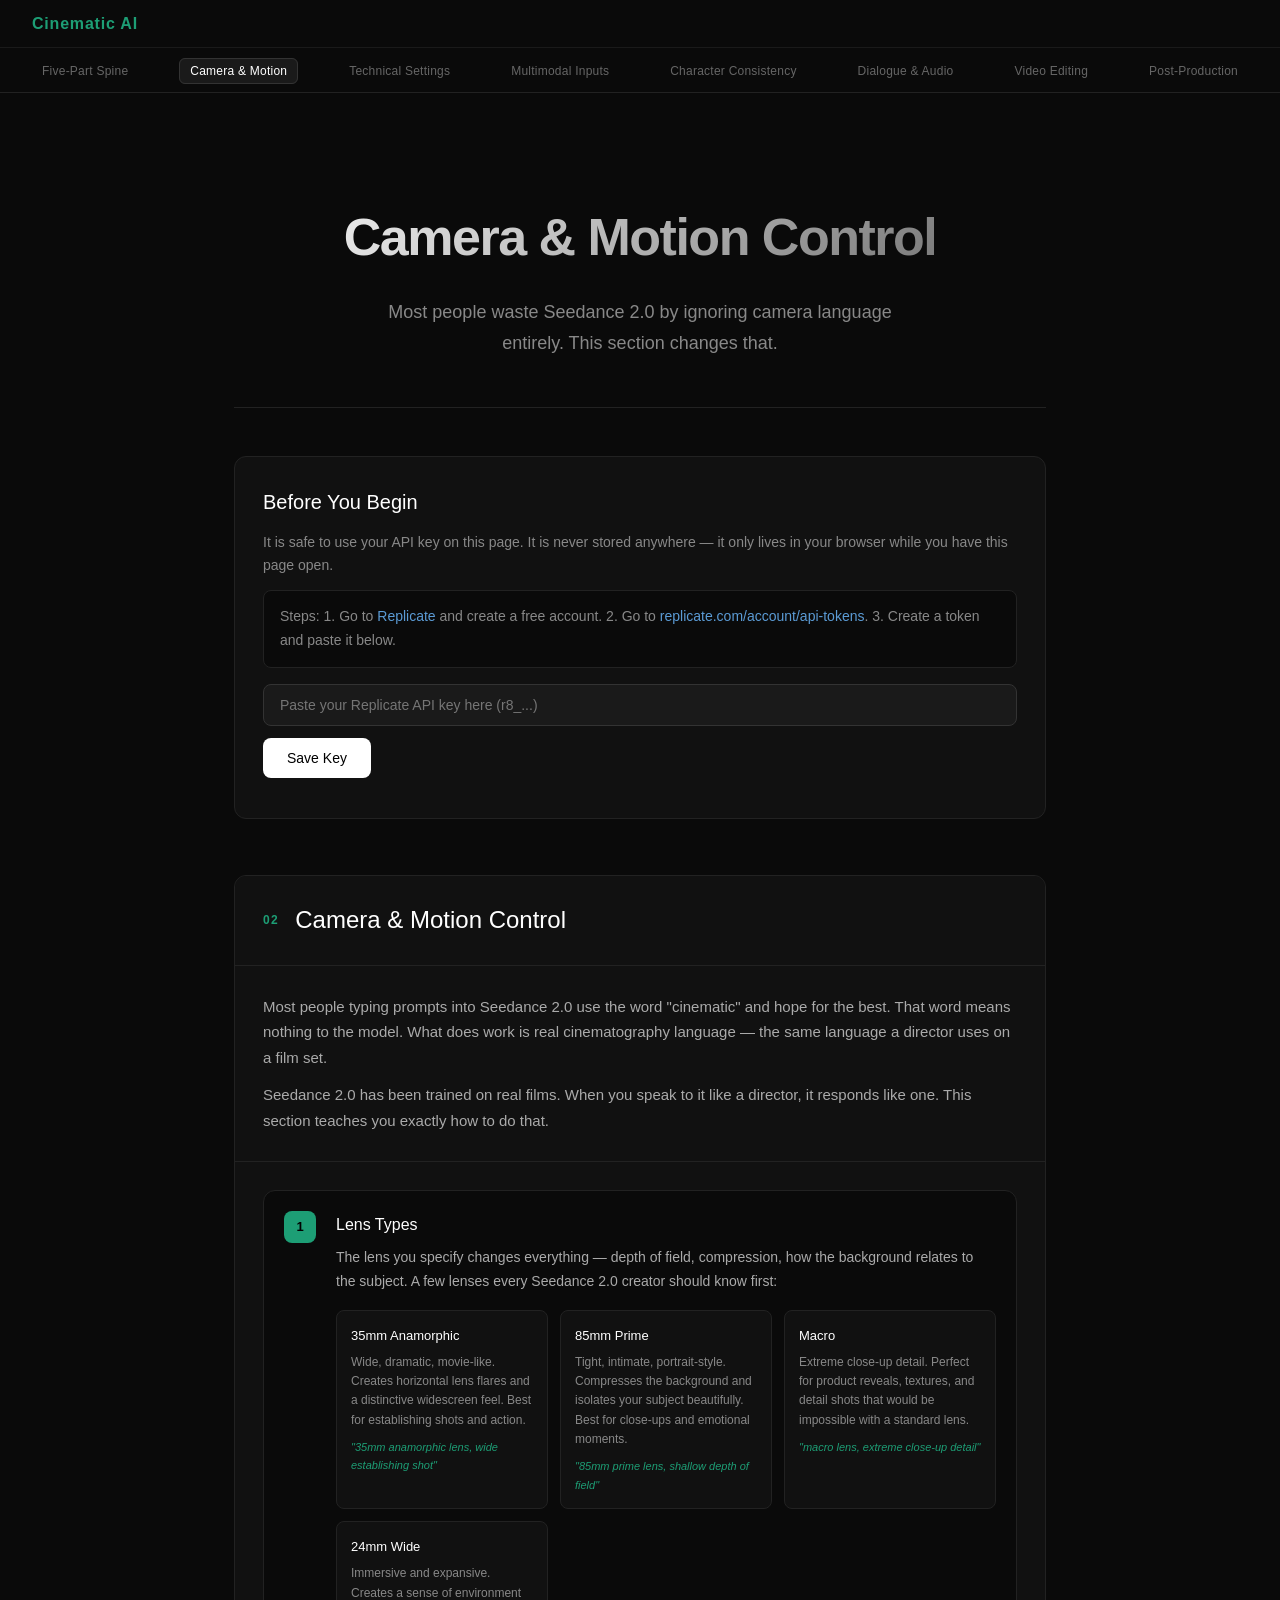
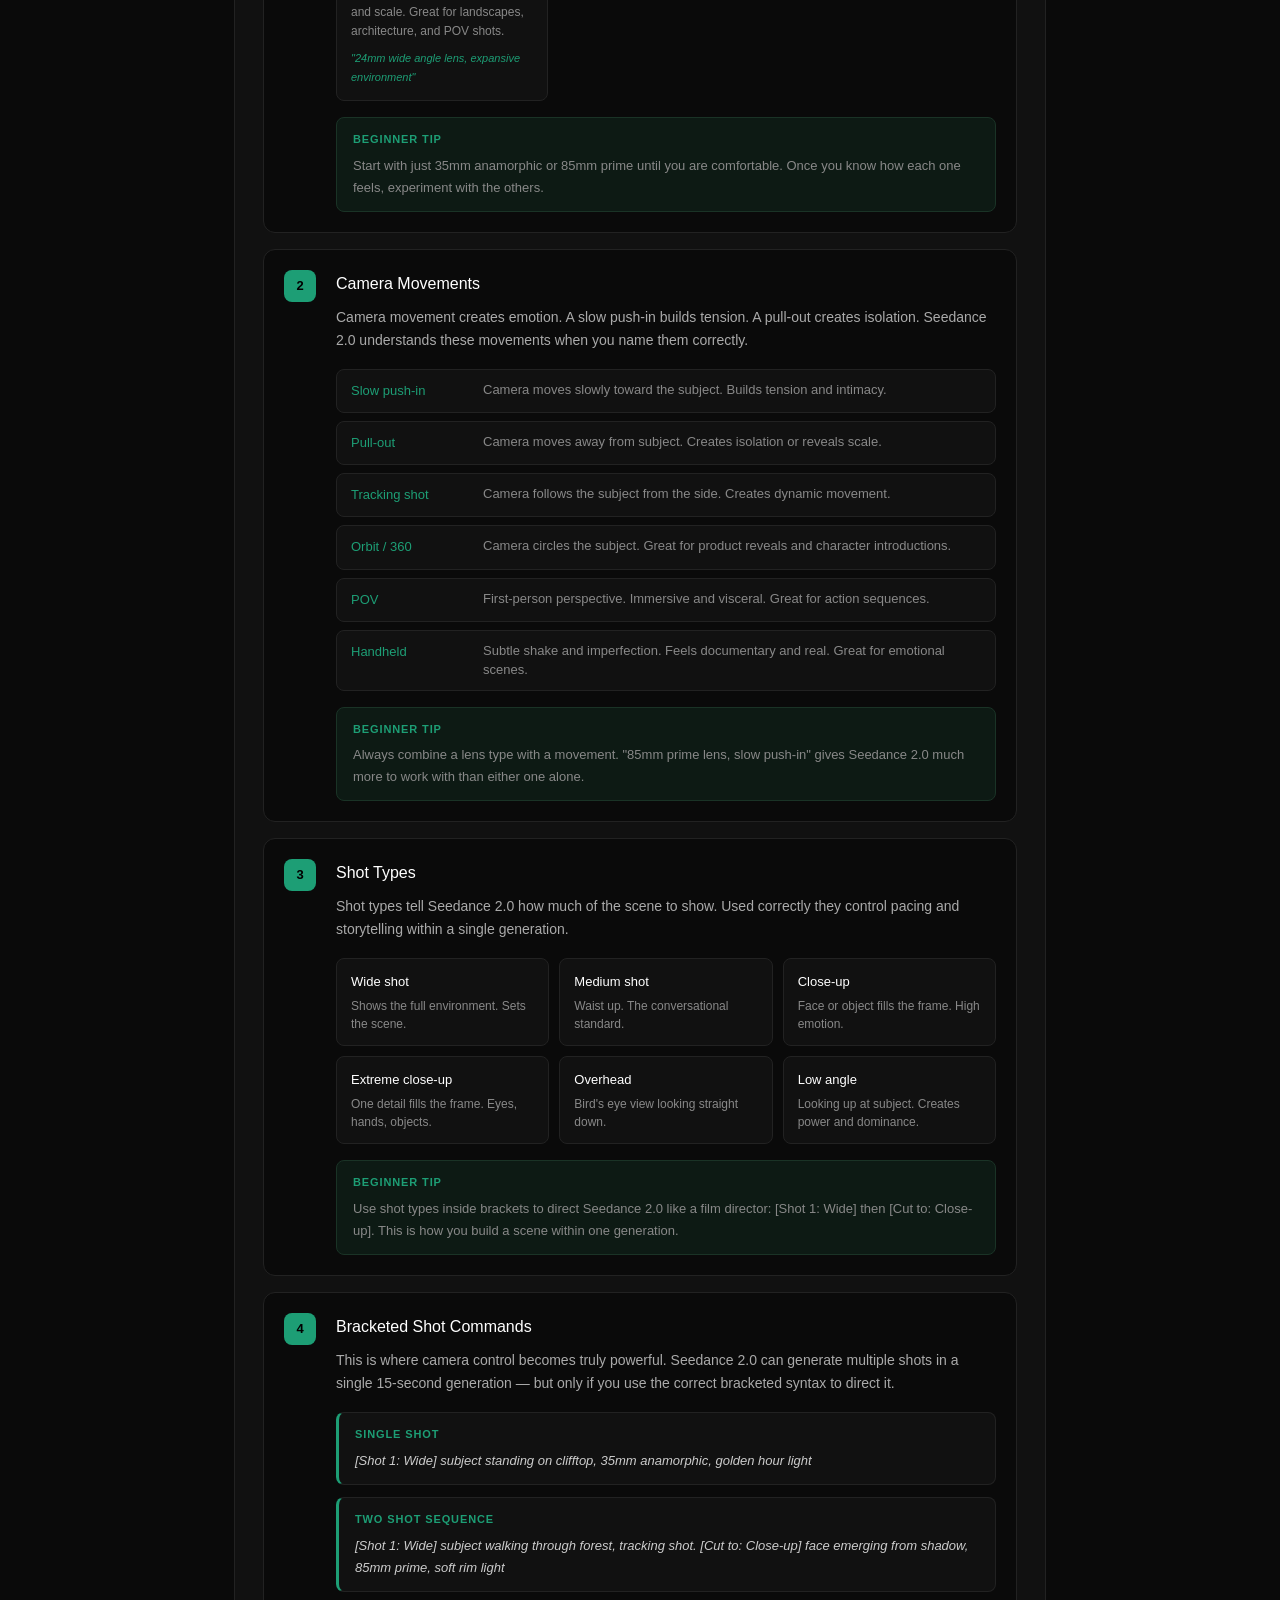
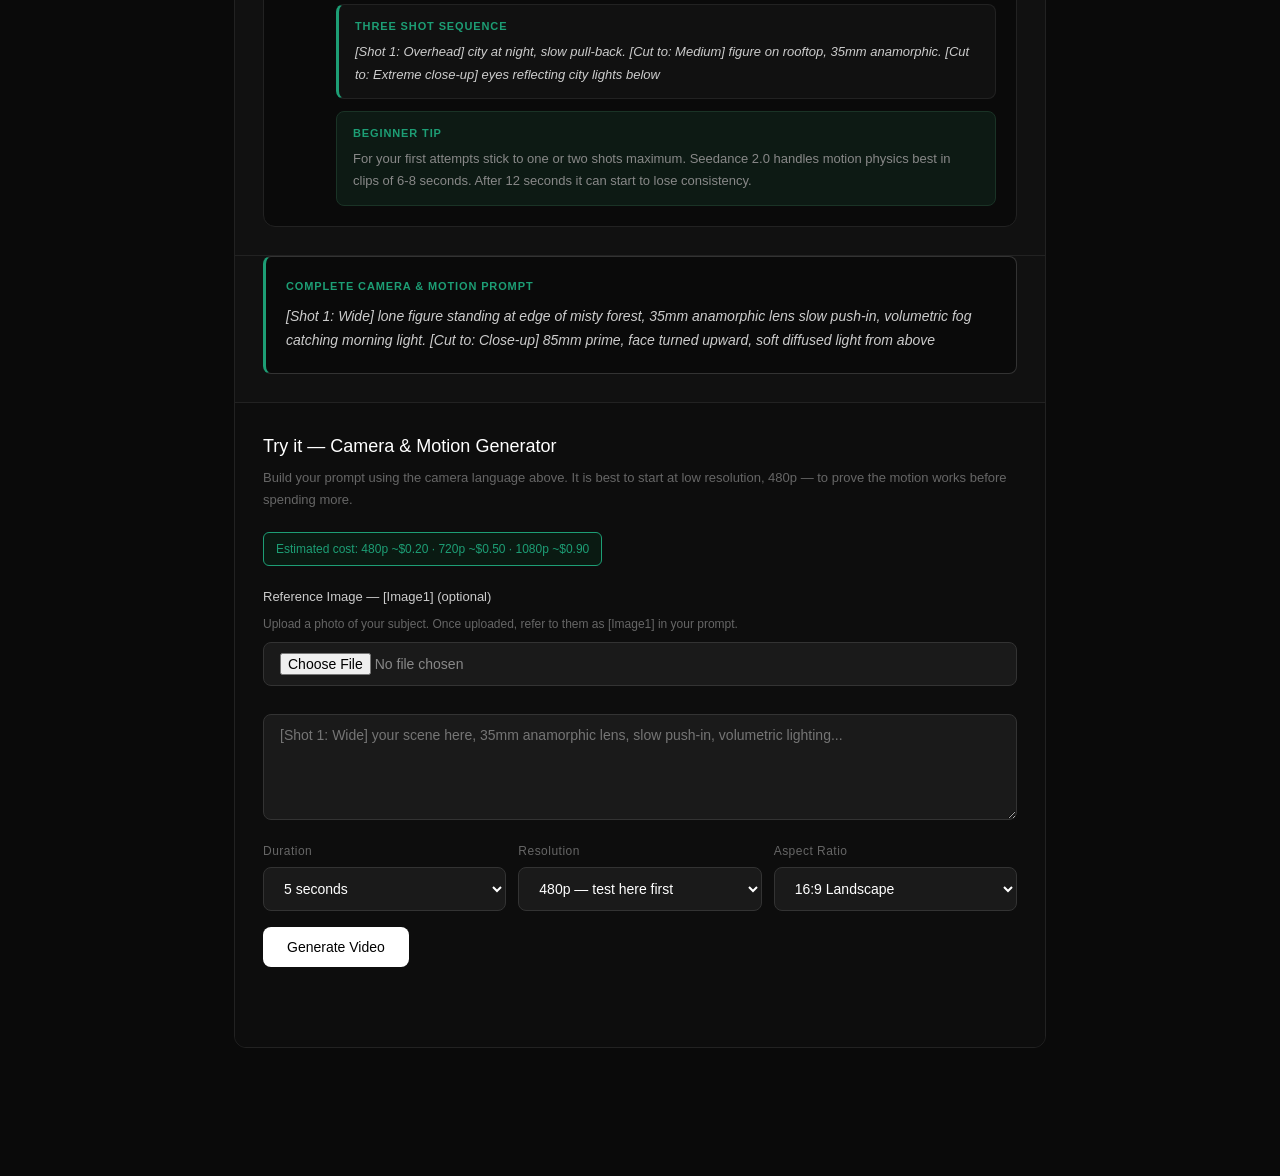
==== commit d6a379b5: "Complete section 2 Camera and Motion" ====
--- a/section2.html
+++ b/section2.html
@@ -210,15 +210,25 @@
                     <p>Build your prompt using the camera language above. It is best to start at low resolution, 480p — to prove the motion works before spending more.</p>
                 </div>
 
-                <div class="generator-cost">
-                    Estimated cost: 480p ~$0.20 · 720p ~$0.50 · 1080p ~$0.90
-                </div>
-
-                <textarea
-                    id="prompt-2"
-                    rows="5"
-                    placeholder="[Shot 1: Wide] your scene here, 35mm anamorphic lens, slow push-in, volumetric lighting..."
-                ></textarea>
+ <div class="generator-cost">
+    Estimated cost: 480p ~$0.20 · 720p ~$0.50 · 1080p ~$0.90
+</div>
+
+<div class="reference-upload">
+    <label for="image2-upload">Reference Image — [Image1] (optional)</label>
+    <p>Upload a photo of your subject. Once uploaded, refer to them as [Image1] in your prompt.</p>
+    <input type="file" id="image2-upload" accept="image/*" />
+    <div id="image-preview-container-2" style="display:none;">
+        <div class="image-preview-label">[Image1]</div>
+        <img id="image-preview-2" src="" alt="Reference image preview" />
+    </div>
+</div>
+
+<textarea
+    id="prompt-2"
+    rows="5"
+    placeholder="[Shot 1: Wide] your scene here, 35mm anamorphic lens, slow push-in, volumetric lighting..."
+></textarea>
 
                 <div class="generator-controls">
                     <div class="control-group">
--- a/styles2.css
+++ b/styles2.css
@@ -242,4 +242,35 @@
     border-radius: 6px;
     padding: 8px 12px;
     background: #111;
+}
+
+.reference-upload {
+    margin-bottom: 16px;
+}
+
+.reference-upload label {
+    display: block;
+    font-size: 13px;
+    font-weight: 500;
+    color: #ccc;
+    margin-bottom: 6px;
+}
+
+.reference-upload p {
+    font-size: 12px;
+    color: #666;
+    margin-bottom: 8px;
+}
+
+#image-preview-container-2 {
+    margin-top: 12px;
+}
+
+#image-preview-2 {
+    width: 100%;
+    max-height: 200px;
+    object-fit: contain;
+    border-radius: 8px;
+    border: 1px solid #333;
+    display: block;
 }
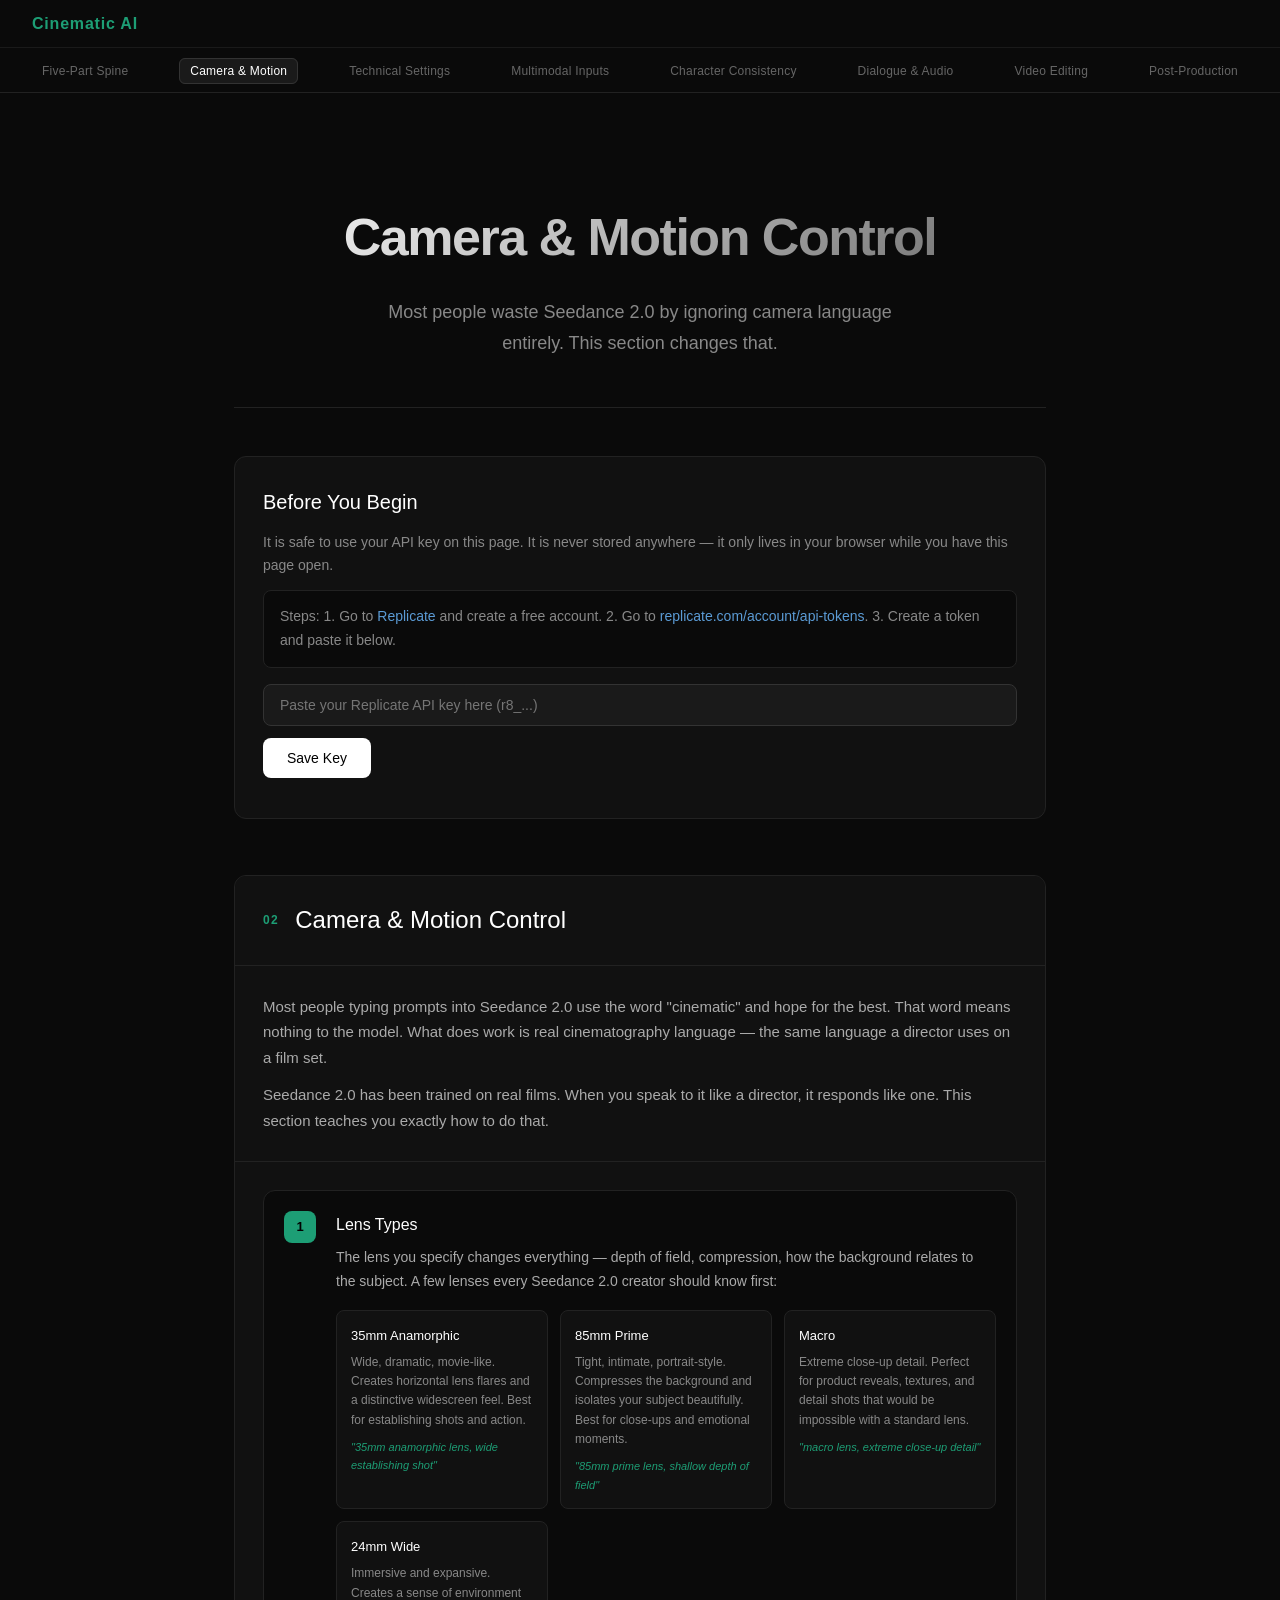
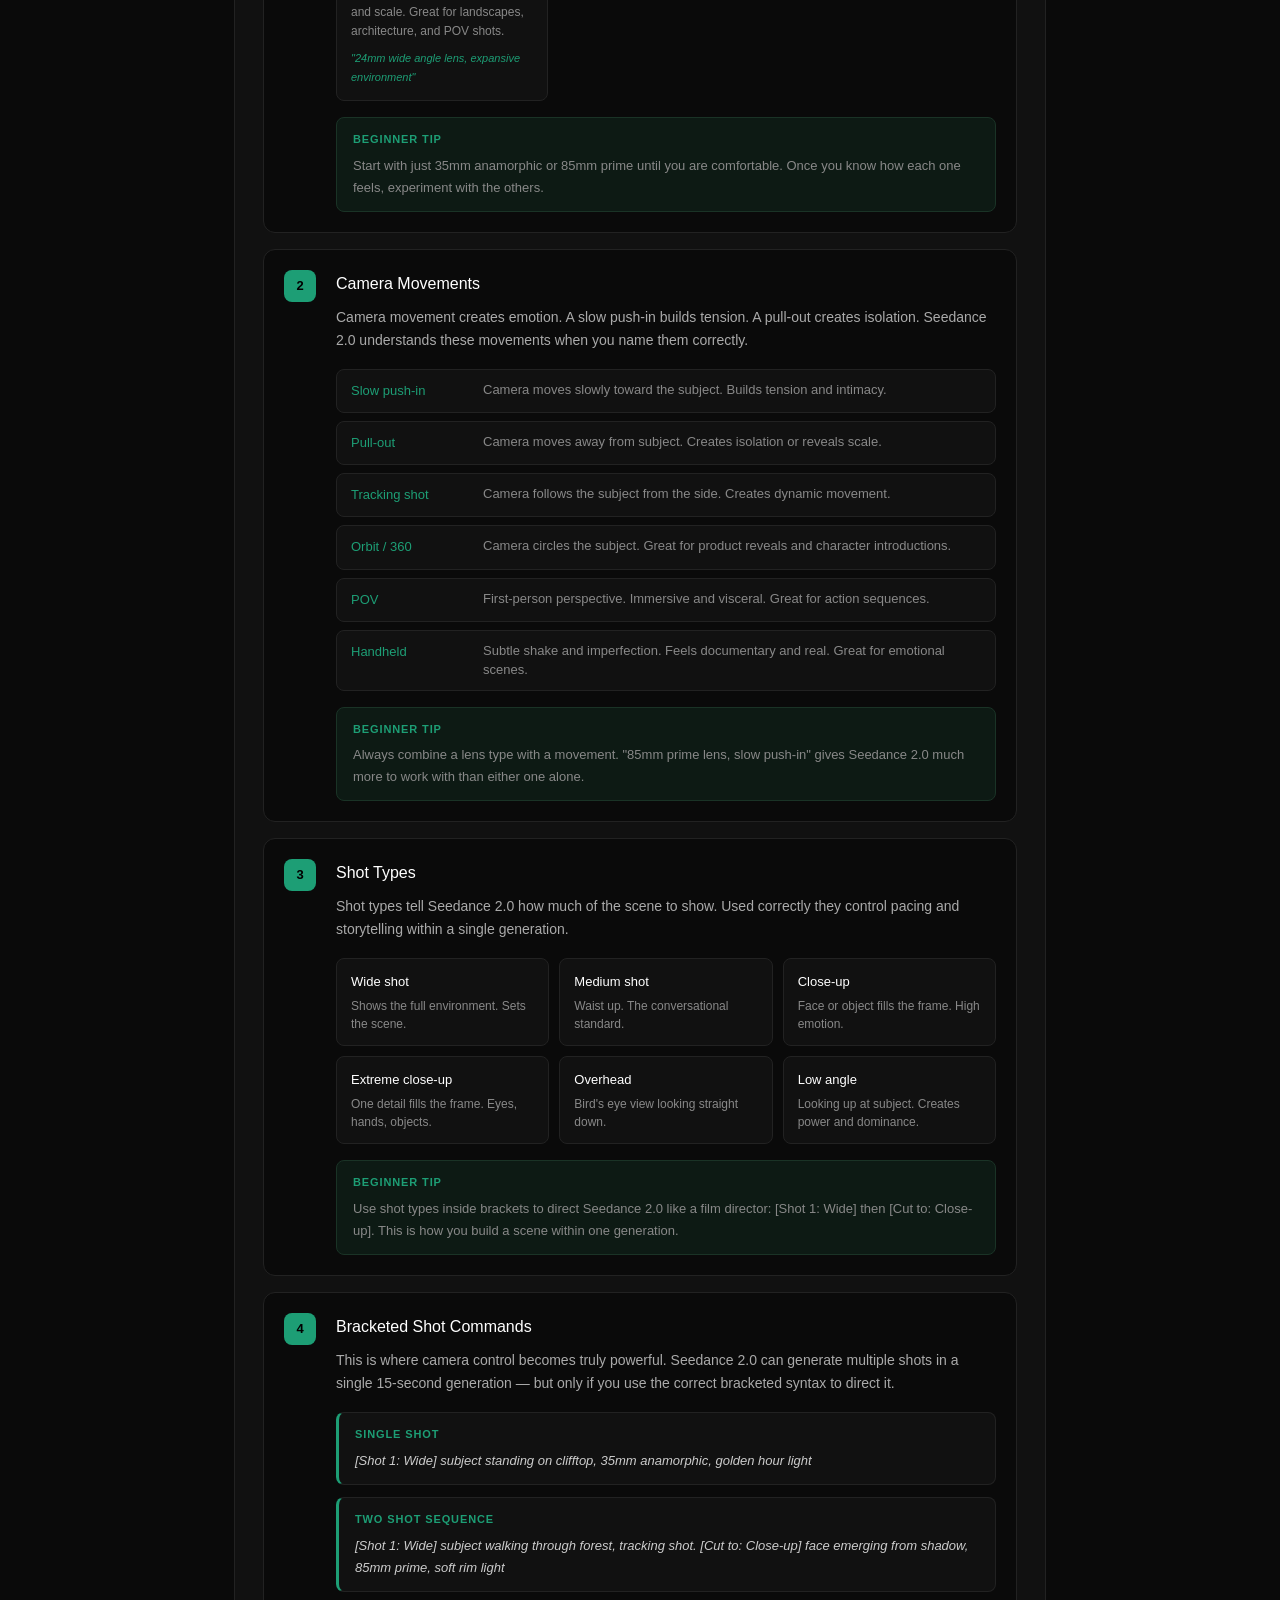
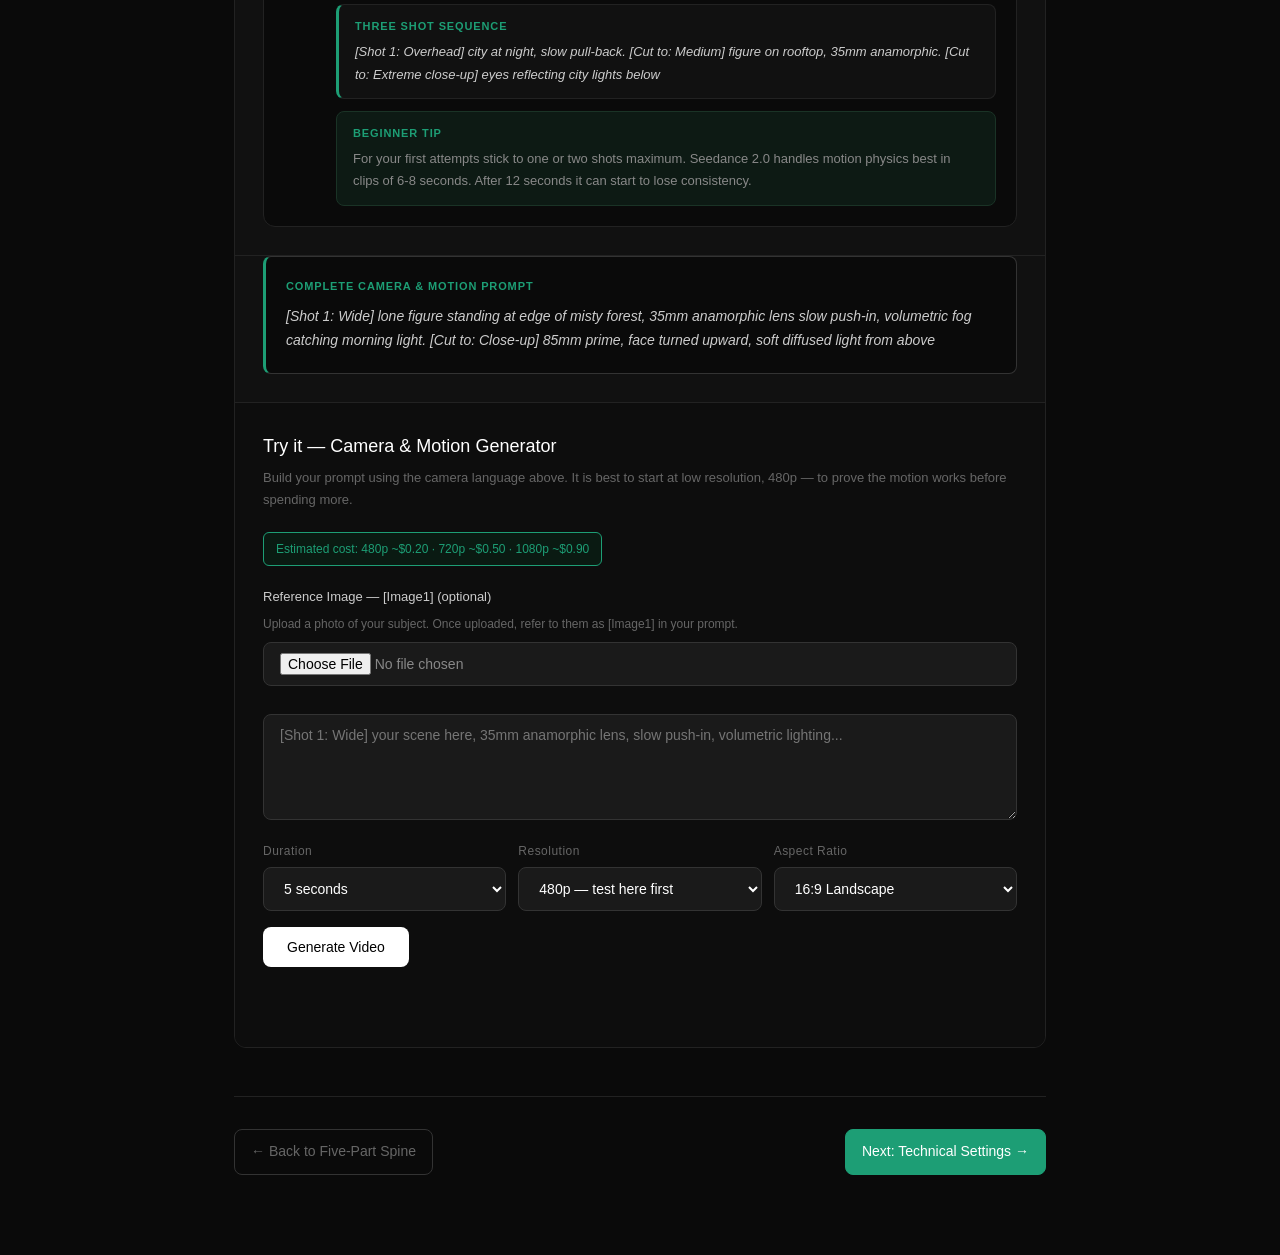
==== commit f1a7e654: "Add page navigation to sections 1 and 2" ====
--- a/section2.html
+++ b/section2.html
@@ -210,25 +210,25 @@
                     <p>Build your prompt using the camera language above. It is best to start at low resolution, 480p — to prove the motion works before spending more.</p>
                 </div>
 
- <div class="generator-cost">
-    Estimated cost: 480p ~$0.20 · 720p ~$0.50 · 1080p ~$0.90
-</div>
-
-<div class="reference-upload">
-    <label for="image2-upload">Reference Image — [Image1] (optional)</label>
-    <p>Upload a photo of your subject. Once uploaded, refer to them as [Image1] in your prompt.</p>
-    <input type="file" id="image2-upload" accept="image/*" />
-    <div id="image-preview-container-2" style="display:none;">
-        <div class="image-preview-label">[Image1]</div>
-        <img id="image-preview-2" src="" alt="Reference image preview" />
-    </div>
-</div>
-
-<textarea
-    id="prompt-2"
-    rows="5"
-    placeholder="[Shot 1: Wide] your scene here, 35mm anamorphic lens, slow push-in, volumetric lighting..."
-></textarea>
+                <div class="generator-cost">
+                    Estimated cost: 480p ~$0.20 · 720p ~$0.50 · 1080p ~$0.90
+                </div>
+
+                <div class="reference-upload">
+                    <label for="image2-upload">Reference Image — [Image1] (optional)</label>
+                    <p>Upload a photo of your subject. Once uploaded, refer to them as [Image1] in your prompt.</p>
+                    <input type="file" id="image2-upload" accept="image/*" />
+                    <div id="image-preview-container-2" style="display:none;">
+                        <div class="image-preview-label">[Image1]</div>
+                        <img id="image-preview-2" src="" alt="Reference image preview" />
+                    </div>
+                </div>
+
+                <textarea
+                    id="prompt-2"
+                    rows="5"
+                    placeholder="[Shot 1: Wide] your scene here, 35mm anamorphic lens, slow push-in, volumetric lighting..."
+                ></textarea>
 
                 <div class="generator-controls">
                     <div class="control-group">
@@ -265,6 +265,11 @@
 
         </section>
 
+        <div class="page-nav">
+            <a href="index.html" class="page-nav-back">← Back to Five-Part Spine</a>
+            <a href="section3.html" class="page-nav-next">Next: Technical Settings →</a>
+        </div>
+
     </div>
 
     <script src="scripts.js"></script>
--- a/styles.css
+++ b/styles.css
@@ -308,4 +308,47 @@
     margin-top: 10px;
     font-size: 13px;
     color: #1D9E75;
+}
+
+.page-nav {
+    display: flex;
+    align-items: center;
+    justify-content: space-between;
+    padding: 32px 0 0;
+    border-top: 1px solid #222;
+    margin-top: 48px;
+}
+
+.page-nav-back {
+    font-size: 14px;
+    color: #666;
+    text-decoration: none;
+    padding: 10px 16px;
+    border: 1px solid #333;
+    border-radius: 8px;
+    transition: all 0.15s;
+}
+
+.page-nav-back:hover {
+    color: #fff;
+    border-color: #555;
+    text-decoration: none;
+}
+
+.page-nav-next {
+    font-size: 14px;
+    color: #fff;
+    text-decoration: none;
+    padding: 10px 16px;
+    background: #1D9E75;
+    border: 1px solid #1D9E75;
+    border-radius: 8px;
+    transition: all 0.15s;
+}
+
+.page-nav-next:hover {
+    background: #178a64;
+    border-color: #178a64;
+    color: #fff;
+    text-decoration: none;
 }
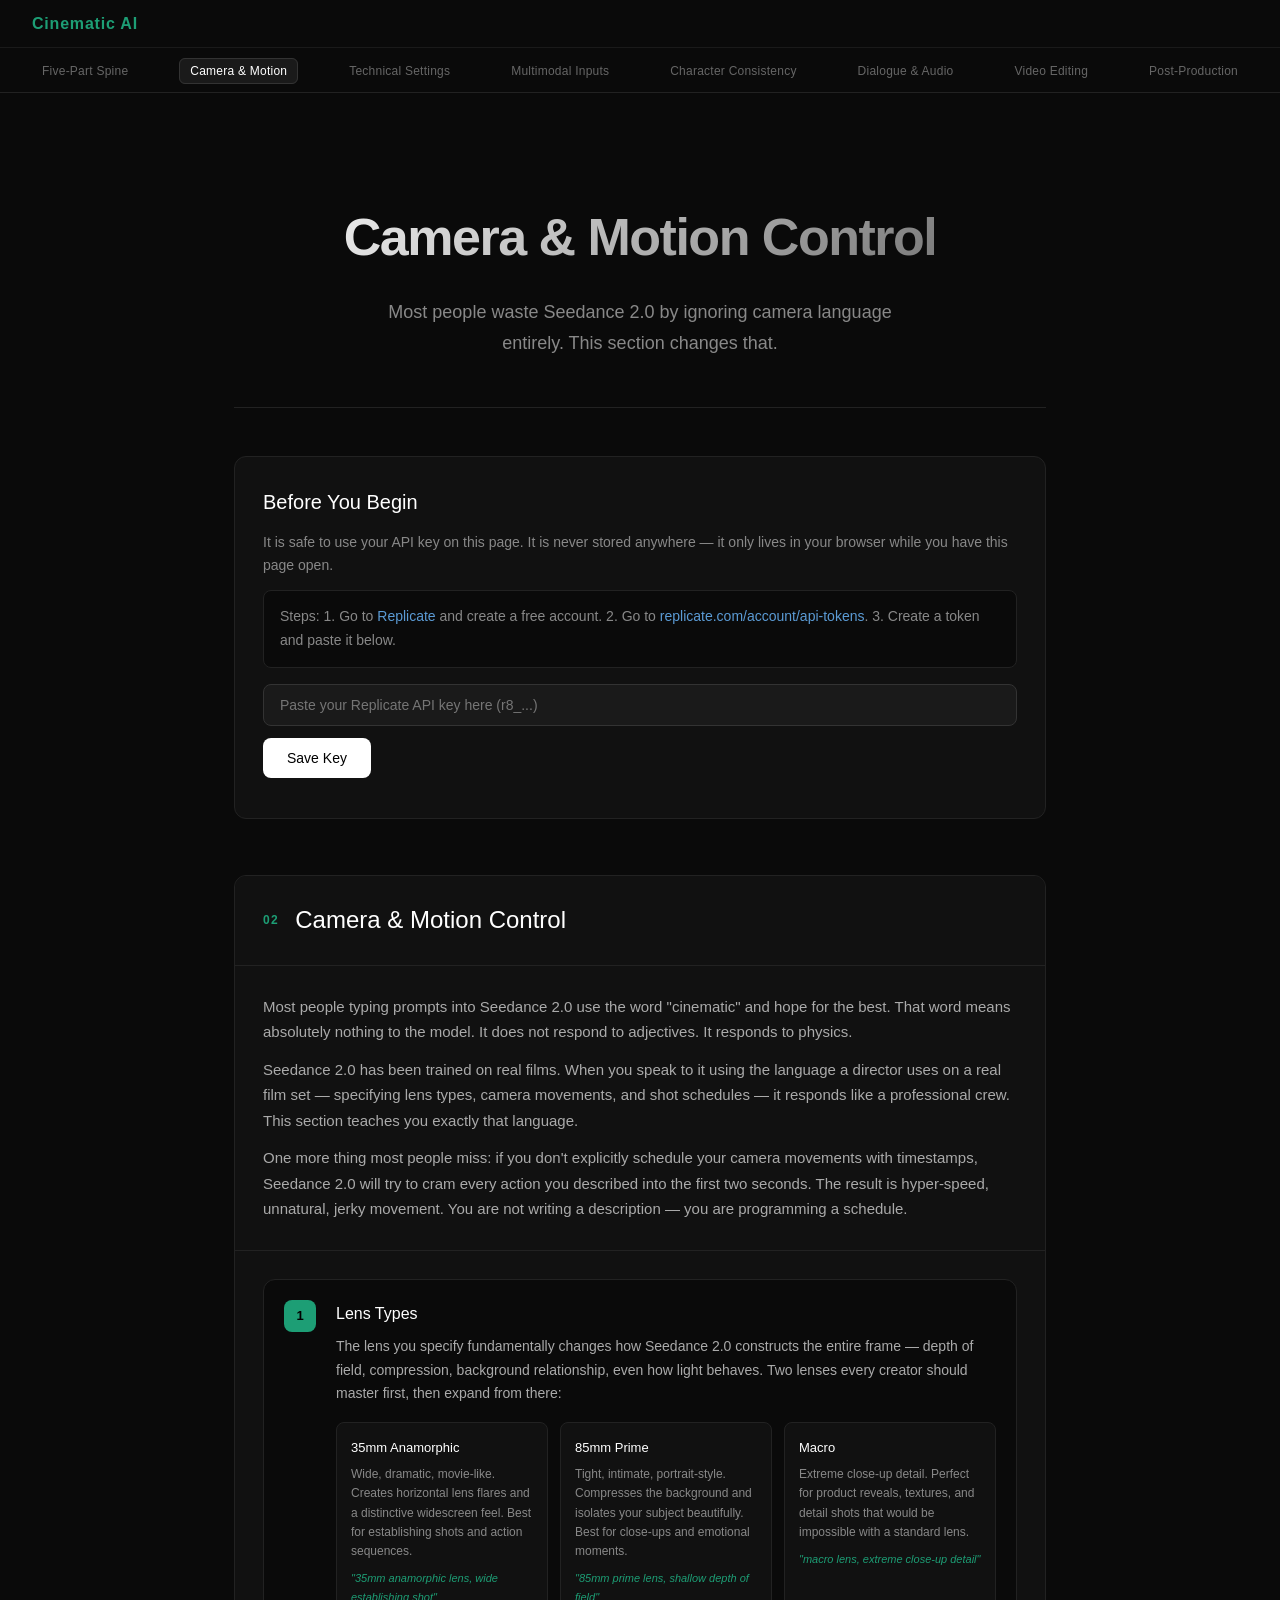
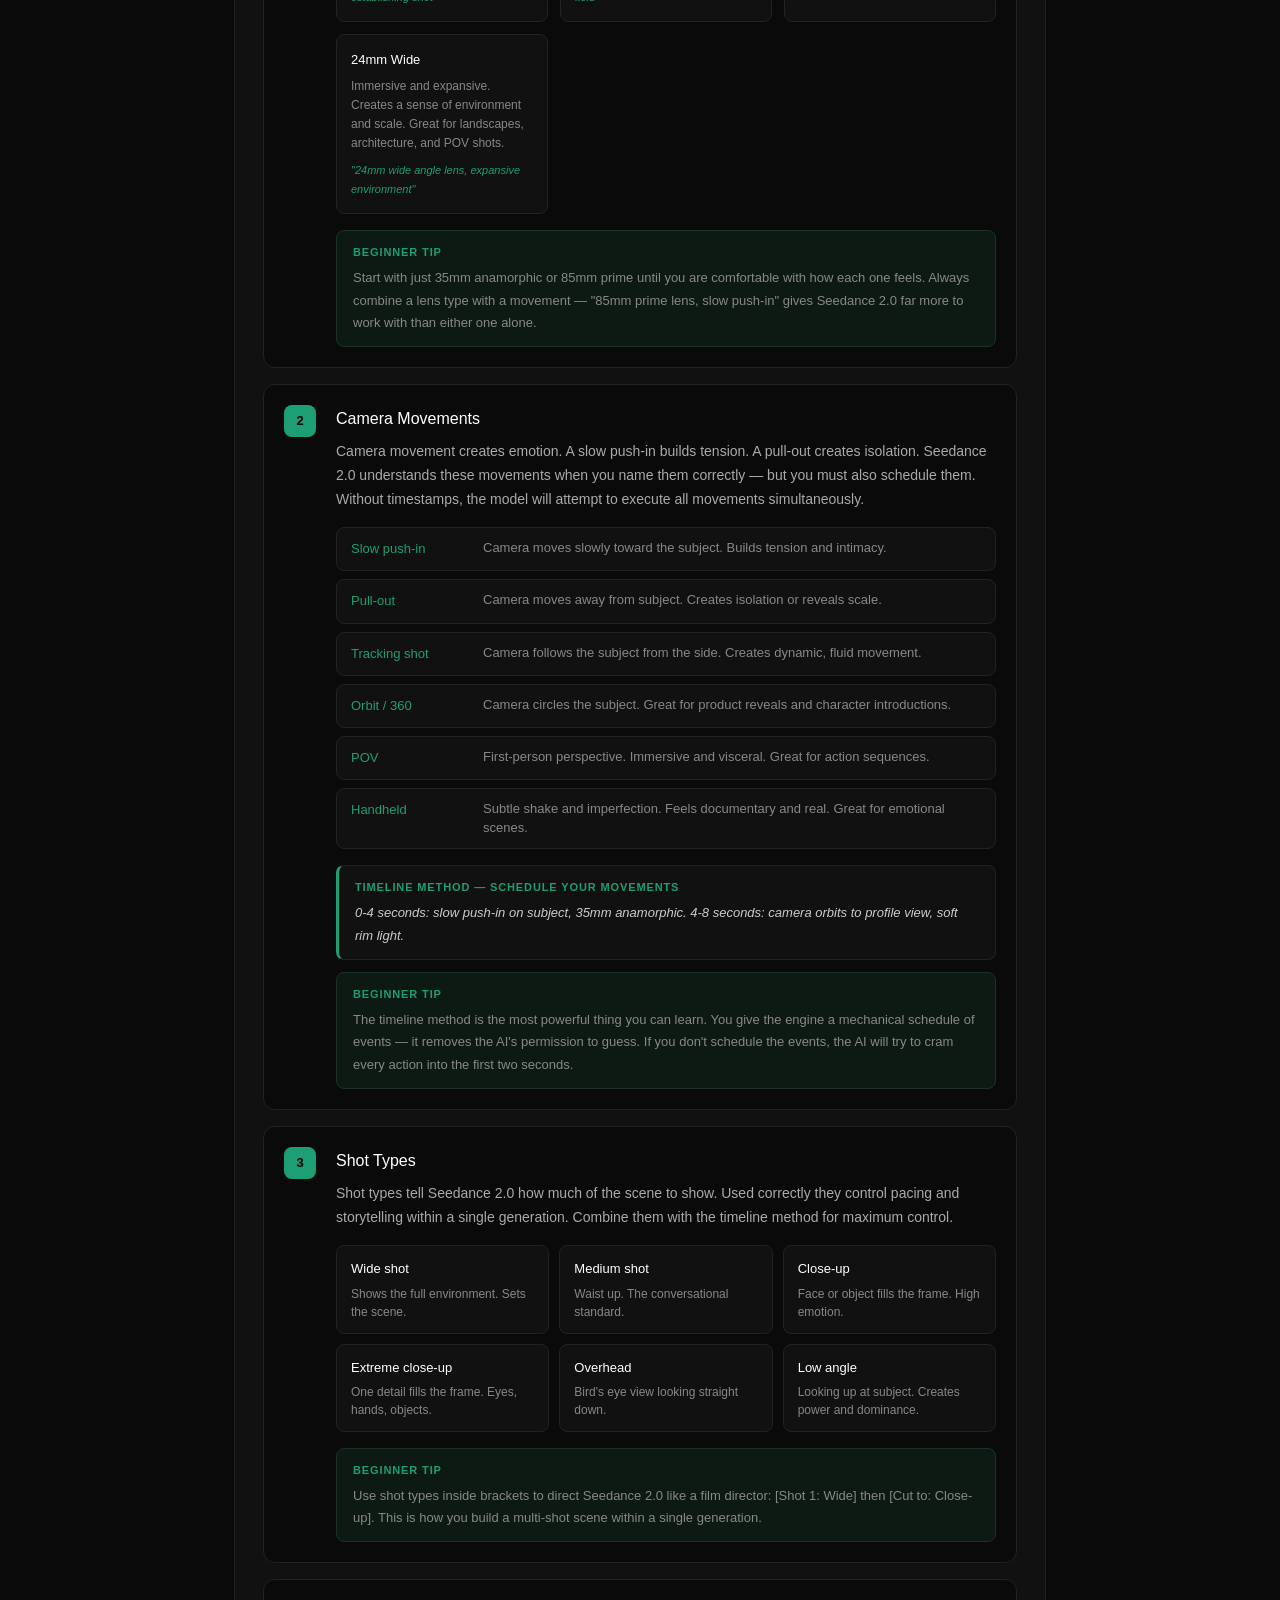
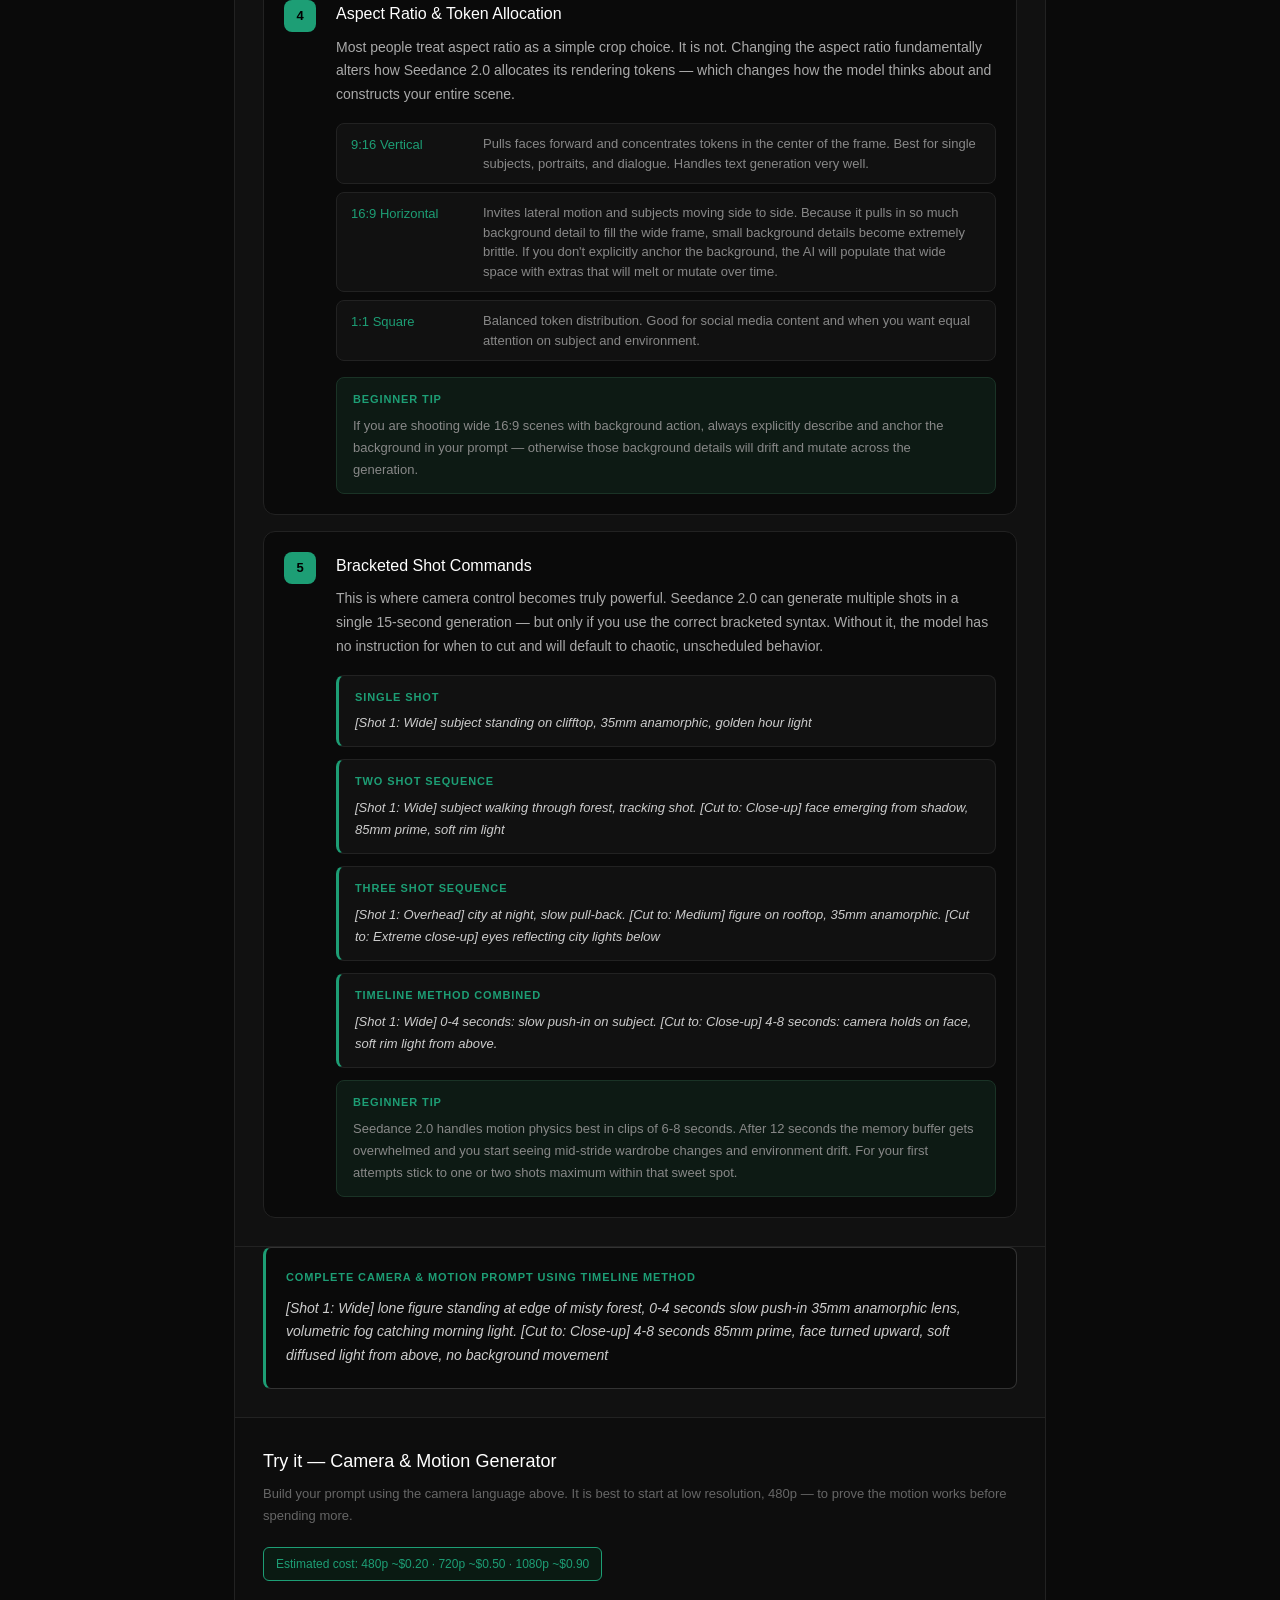
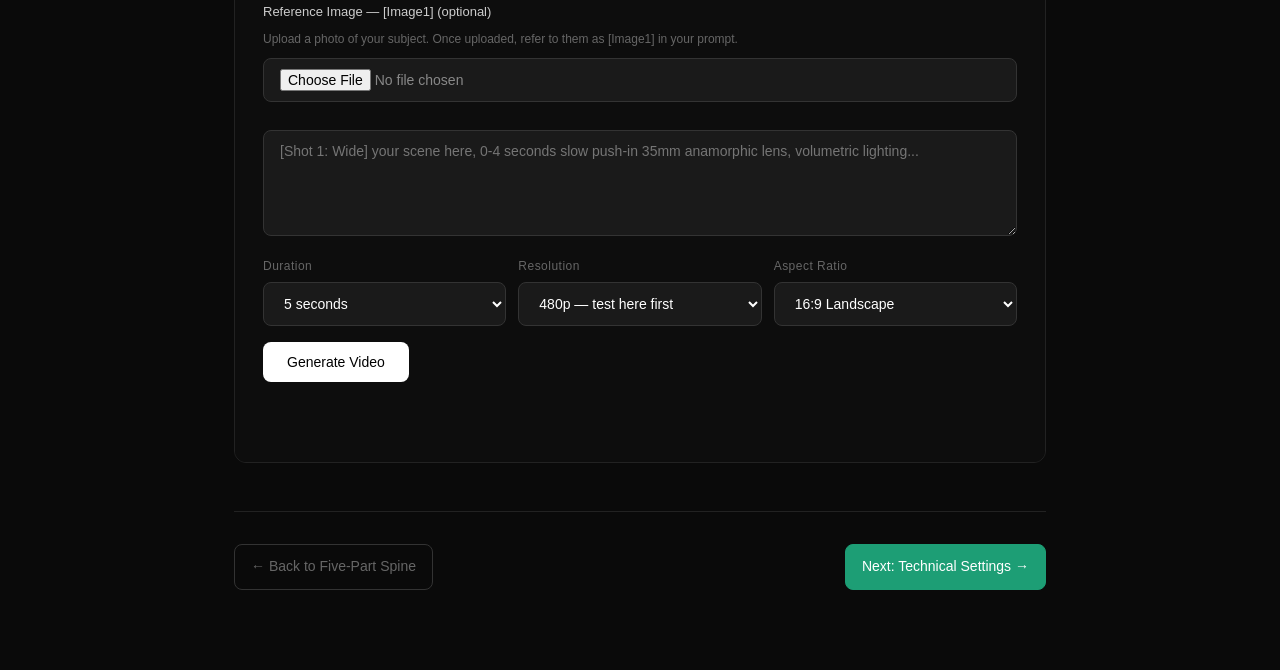
==== commit 95206727: "Wording updates for section 2" ====
--- a/section2.html
+++ b/section2.html
@@ -56,8 +56,9 @@
             </div>
 
             <div class="section-intro">
-                <p>Most people typing prompts into Seedance 2.0 use the word "cinematic" and hope for the best. That word means nothing to the model. What does work is real cinematography language — the same language a director uses on a film set.</p>
-                <p>Seedance 2.0 has been trained on real films. When you speak to it like a director, it responds like one. This section teaches you exactly how to do that.</p>
+                <p>Most people typing prompts into Seedance 2.0 use the word "cinematic" and hope for the best. That word means absolutely nothing to the model. It does not respond to adjectives. It responds to physics.</p>
+                <p>Seedance 2.0 has been trained on real films. When you speak to it using the language a director uses on a real film set — specifying lens types, camera movements, and shot schedules — it responds like a professional crew. This section teaches you exactly that language.</p>
+                <p>One more thing most people miss: if you don't explicitly schedule your camera movements with timestamps, Seedance 2.0 will try to cram every action you described into the first two seconds. The result is hyper-speed, unnatural, jerky movement. You are not writing a description — you are programming a schedule.</p>
             </div>
 
             <div class="camera-concepts">
@@ -66,11 +67,11 @@
                     <div class="concept-number">1</div>
                     <div class="concept-text">
                         <h3>Lens Types</h3>
-                        <p>The lens you specify changes everything — depth of field, compression, how the background relates to the subject. A few lenses every Seedance 2.0 creator should know first:</p>
+                        <p>The lens you specify fundamentally changes how Seedance 2.0 constructs the entire frame — depth of field, compression, background relationship, even how light behaves. Two lenses every creator should master first, then expand from there:</p>
                         <div class="lens-grid">
                             <div class="lens-card">
                                 <div class="lens-name">35mm Anamorphic</div>
-                                <div class="lens-desc">Wide, dramatic, movie-like. Creates horizontal lens flares and a distinctive widescreen feel. Best for establishing shots and action.</div>
+                                <div class="lens-desc">Wide, dramatic, movie-like. Creates horizontal lens flares and a distinctive widescreen feel. Best for establishing shots and action sequences.</div>
                                 <div class="lens-example">"35mm anamorphic lens, wide establishing shot"</div>
                             </div>
                             <div class="lens-card">
@@ -91,7 +92,7 @@
                         </div>
                         <div class="beginner-tip">
                             <span class="tip-label">Beginner tip</span>
-                            <p>Start with just 35mm anamorphic or 85mm prime until you are comfortable. Once you know how each one feels, experiment with the others.</p>
+                            <p>Start with just 35mm anamorphic or 85mm prime until you are comfortable with how each one feels. Always combine a lens type with a movement — "85mm prime lens, slow push-in" gives Seedance 2.0 far more to work with than either one alone.</p>
                         </div>
                     </div>
                 </div>
@@ -100,7 +101,7 @@
                     <div class="concept-number">2</div>
                     <div class="concept-text">
                         <h3>Camera Movements</h3>
-                        <p>Camera movement creates emotion. A slow push-in builds tension. A pull-out creates isolation. Seedance 2.0 understands these movements when you name them correctly.</p>
+                        <p>Camera movement creates emotion. A slow push-in builds tension. A pull-out creates isolation. Seedance 2.0 understands these movements when you name them correctly — but you must also schedule them. Without timestamps, the model will attempt to execute all movements simultaneously.</p>
                         <div class="movement-list">
                             <div class="movement-item">
                                 <span class="movement-name">Slow push-in</span>
@@ -112,7 +113,7 @@
                             </div>
                             <div class="movement-item">
                                 <span class="movement-name">Tracking shot</span>
-                                <span class="movement-desc">Camera follows the subject from the side. Creates dynamic movement.</span>
+                                <span class="movement-desc">Camera follows the subject from the side. Creates dynamic, fluid movement.</span>
                             </div>
                             <div class="movement-item">
                                 <span class="movement-name">Orbit / 360</span>
@@ -127,9 +128,13 @@
                                 <span class="movement-desc">Subtle shake and imperfection. Feels documentary and real. Great for emotional scenes.</span>
                             </div>
                         </div>
-                        <div class="beginner-tip">
-                            <span class="tip-label">Beginner tip</span>
-                            <p>Always combine a lens type with a movement. "85mm prime lens, slow push-in" gives Seedance 2.0 much more to work with than either one alone.</p>
+                        <div class="example">
+                            <span class="example-label">Timeline method — schedule your movements</span>
+                            <p>0-4 seconds: slow push-in on subject, 35mm anamorphic. 4-8 seconds: camera orbits to profile view, soft rim light.</p>
+                        </div>
+                        <div class="beginner-tip">
+                            <span class="tip-label">Beginner tip</span>
+                            <p>The timeline method is the most powerful thing you can learn. You give the engine a mechanical schedule of events — it removes the AI's permission to guess. If you don't schedule the events, the AI will try to cram every action into the first two seconds.</p>
                         </div>
                     </div>
                 </div>
@@ -138,7 +143,7 @@
                     <div class="concept-number">3</div>
                     <div class="concept-text">
                         <h3>Shot Types</h3>
-                        <p>Shot types tell Seedance 2.0 how much of the scene to show. Used correctly they control pacing and storytelling within a single generation.</p>
+                        <p>Shot types tell Seedance 2.0 how much of the scene to show. Used correctly they control pacing and storytelling within a single generation. Combine them with the timeline method for maximum control.</p>
                         <div class="shot-grid">
                             <div class="shot-item">
                                 <span class="shot-name">Wide shot</span>
@@ -167,7 +172,7 @@
                         </div>
                         <div class="beginner-tip">
                             <span class="tip-label">Beginner tip</span>
-                            <p>Use shot types inside brackets to direct Seedance 2.0 like a film director: [Shot 1: Wide] then [Cut to: Close-up]. This is how you build a scene within one generation.</p>
+                            <p>Use shot types inside brackets to direct Seedance 2.0 like a film director: [Shot 1: Wide] then [Cut to: Close-up]. This is how you build a multi-shot scene within a single generation.</p>
                         </div>
                     </div>
                 </div>
@@ -175,8 +180,34 @@
                 <div class="camera-concept">
                     <div class="concept-number">4</div>
                     <div class="concept-text">
+                        <h3>Aspect Ratio & Token Allocation</h3>
+                        <p>Most people treat aspect ratio as a simple crop choice. It is not. Changing the aspect ratio fundamentally alters how Seedance 2.0 allocates its rendering tokens — which changes how the model thinks about and constructs your entire scene.</p>
+                        <div class="movement-list">
+                            <div class="movement-item">
+                                <span class="movement-name">9:16 Vertical</span>
+                                <span class="movement-desc">Pulls faces forward and concentrates tokens in the center of the frame. Best for single subjects, portraits, and dialogue. Handles text generation very well.</span>
+                            </div>
+                            <div class="movement-item">
+                                <span class="movement-name">16:9 Horizontal</span>
+                                <span class="movement-desc">Invites lateral motion and subjects moving side to side. Because it pulls in so much background detail to fill the wide frame, small background details become extremely brittle. If you don't explicitly anchor the background, the AI will populate that wide space with extras that will melt or mutate over time.</span>
+                            </div>
+                            <div class="movement-item">
+                                <span class="movement-name">1:1 Square</span>
+                                <span class="movement-desc">Balanced token distribution. Good for social media content and when you want equal attention on subject and environment.</span>
+                            </div>
+                        </div>
+                        <div class="beginner-tip">
+                            <span class="tip-label">Beginner tip</span>
+                            <p>If you are shooting wide 16:9 scenes with background action, always explicitly describe and anchor the background in your prompt — otherwise those background details will drift and mutate across the generation.</p>
+                        </div>
+                    </div>
+                </div>
+
+                <div class="camera-concept">
+                    <div class="concept-number">5</div>
+                    <div class="concept-text">
                         <h3>Bracketed Shot Commands</h3>
-                        <p>This is where camera control becomes truly powerful. Seedance 2.0 can generate multiple shots in a single 15-second generation — but only if you use the correct bracketed syntax to direct it.</p>
+                        <p>This is where camera control becomes truly powerful. Seedance 2.0 can generate multiple shots in a single 15-second generation — but only if you use the correct bracketed syntax. Without it, the model has no instruction for when to cut and will default to chaotic, unscheduled behavior.</p>
                         <div class="example">
                             <span class="example-label">Single shot</span>
                             <p>[Shot 1: Wide] subject standing on clifftop, 35mm anamorphic, golden hour light</p>
@@ -189,9 +220,13 @@
                             <span class="example-label">Three shot sequence</span>
                             <p>[Shot 1: Overhead] city at night, slow pull-back. [Cut to: Medium] figure on rooftop, 35mm anamorphic. [Cut to: Extreme close-up] eyes reflecting city lights below</p>
                         </div>
-                        <div class="beginner-tip">
-                            <span class="tip-label">Beginner tip</span>
-                            <p>For your first attempts stick to one or two shots maximum. Seedance 2.0 handles motion physics best in clips of 6-8 seconds. After 12 seconds it can start to lose consistency.</p>
+                        <div class="example">
+                            <span class="example-label">Timeline method combined</span>
+                            <p>[Shot 1: Wide] 0-4 seconds: slow push-in on subject. [Cut to: Close-up] 4-8 seconds: camera holds on face, soft rim light from above.</p>
+                        </div>
+                        <div class="beginner-tip">
+                            <span class="tip-label">Beginner tip</span>
+                            <p>Seedance 2.0 handles motion physics best in clips of 6-8 seconds. After 12 seconds the memory buffer gets overwhelmed and you start seeing mid-stride wardrobe changes and environment drift. For your first attempts stick to one or two shots maximum within that sweet spot.</p>
                         </div>
                     </div>
                 </div>
@@ -199,8 +234,8 @@
             </div>
 
             <div class="full-example">
-                <div class="full-example-label">Complete Camera & Motion prompt</div>
-                <p>[Shot 1: Wide] lone figure standing at edge of misty forest, 35mm anamorphic lens slow push-in, volumetric fog catching morning light. [Cut to: Close-up] 85mm prime, face turned upward, soft diffused light from above</p>
+                <div class="full-example-label">Complete Camera & Motion prompt using timeline method</div>
+                <p>[Shot 1: Wide] lone figure standing at edge of misty forest, 0-4 seconds slow push-in 35mm anamorphic lens, volumetric fog catching morning light. [Cut to: Close-up] 4-8 seconds 85mm prime, face turned upward, soft diffused light from above, no background movement</p>
             </div>
 
             <div class="generator" id="generator2">
@@ -227,7 +262,7 @@
                 <textarea
                     id="prompt-2"
                     rows="5"
-                    placeholder="[Shot 1: Wide] your scene here, 35mm anamorphic lens, slow push-in, volumetric lighting..."
+                    placeholder="[Shot 1: Wide] your scene here, 0-4 seconds slow push-in 35mm anamorphic lens, volumetric lighting..."
                 ></textarea>
 
                 <div class="generator-controls">
